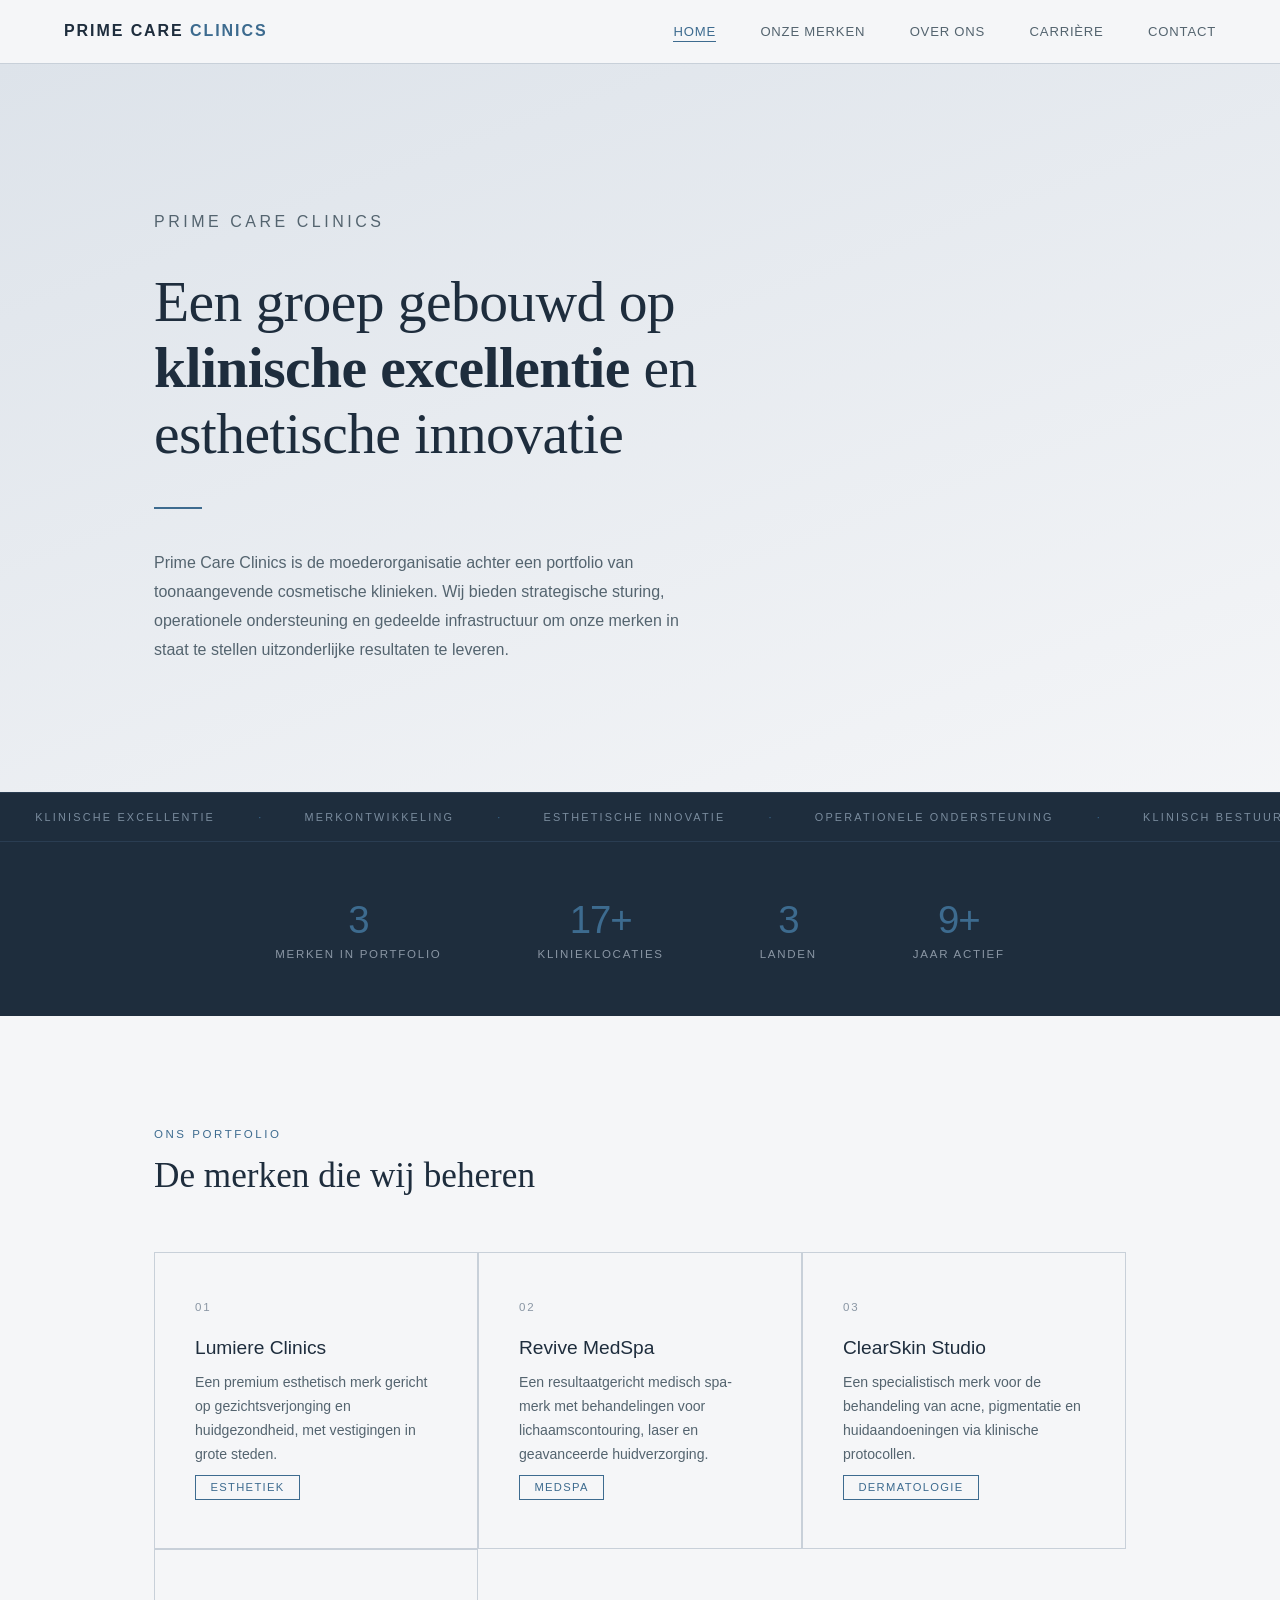
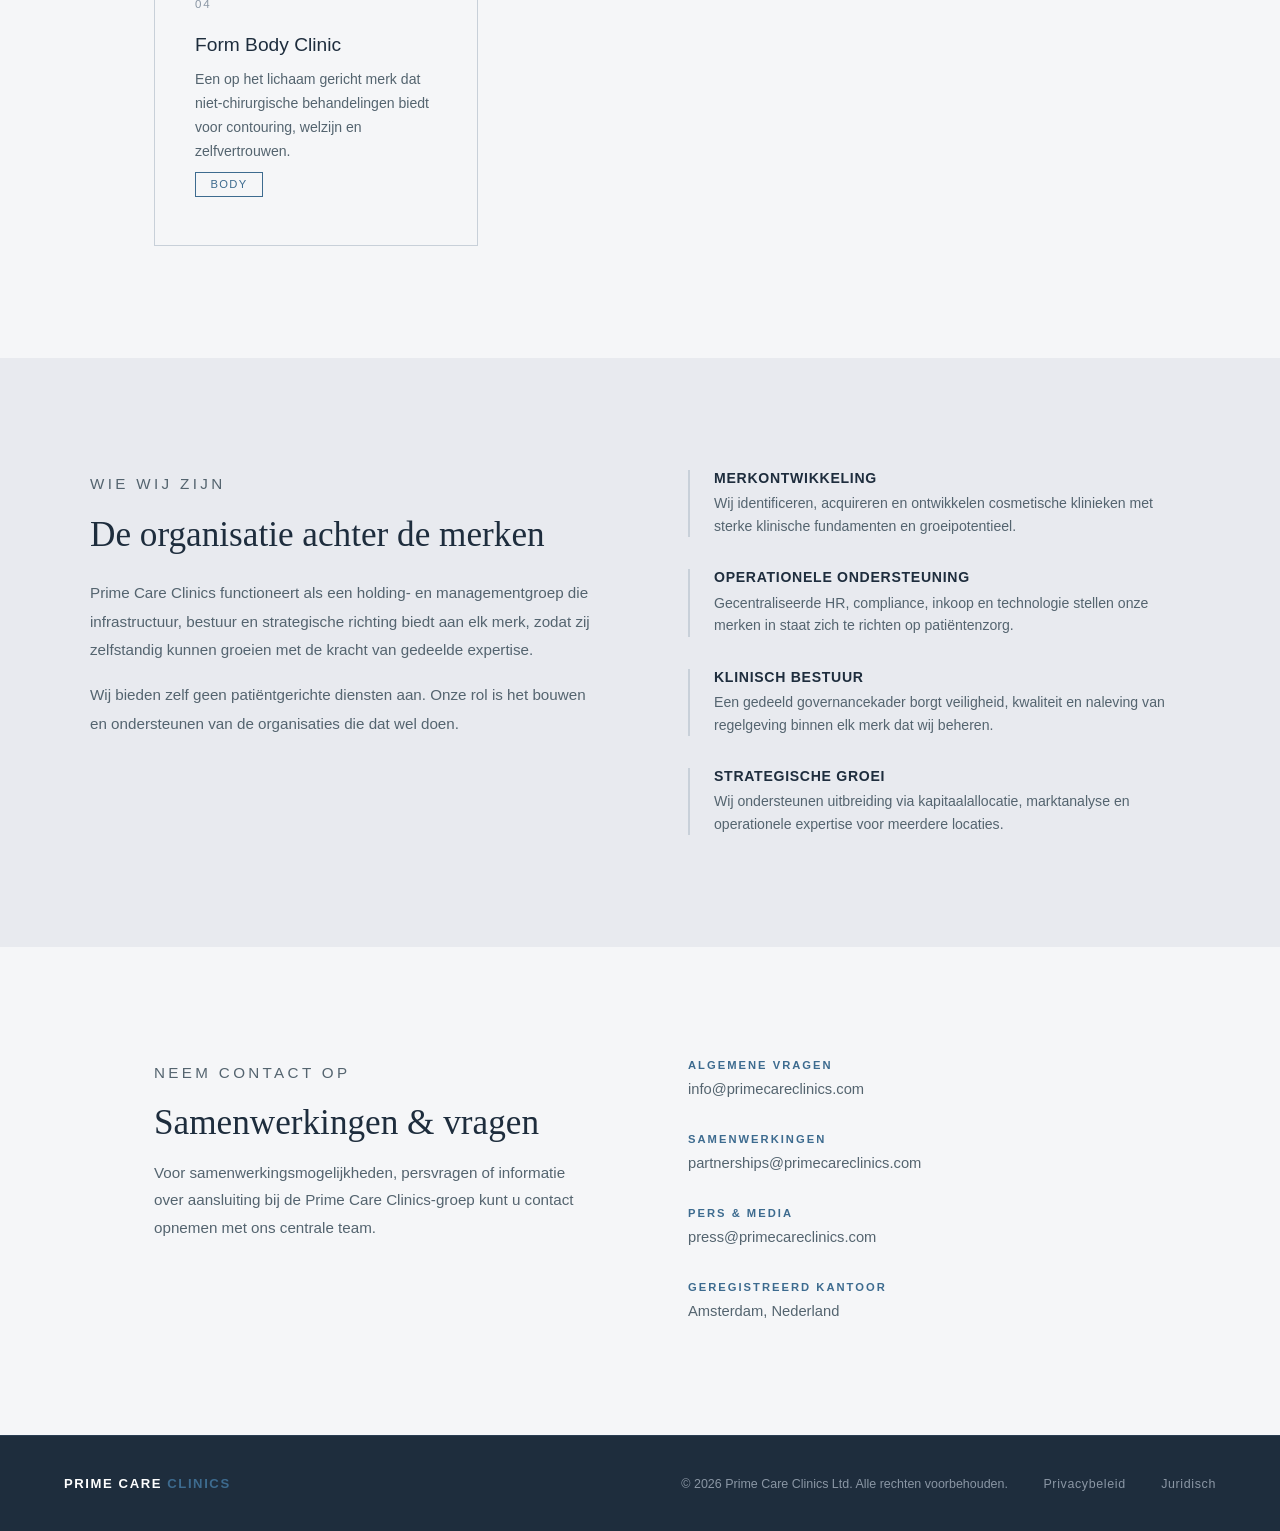
==== index.html @ 9f2a3718 "style: complete grey-navy rebrand — replace all hardcoded colours Replace remaining hardcoded hex/rg" ====
<!DOCTYPE html>
<html lang="nl">
<head>
  <meta charset="UTF-8" />
  <meta name="viewport" content="width=device-width, initial-scale=1.0" />
  <title>Prime Care Clinics</title>
  <link rel="stylesheet" href="prime.css" />
  <style>
    /* Page-specific: hero */
    .hero {
      background: linear-gradient(160deg, #dde3ea 0%, #f5f6f8 52%);
      background-size: 200% 200%;
      animation: hero-gradient-shift 12s ease-in-out infinite;
    }

    @keyframes hero-gradient-shift {
      0%   { background-position: 0% 50%; }
      50%  { background-position: 100% 50%; }
      100% { background-position: 0% 50%; }
    }

    .hero-inner {
      padding: 9rem clamp(1.5rem, 5vw, 5rem) 8rem;
      max-width: 1100px;
      margin: 0 auto;
    }

    .hero-tag {
      font-size: 0.72rem;
      letter-spacing: 0.22em;
      text-transform: uppercase;
      color: var(--clr-gold);
      margin-bottom: 2rem;
    }

    .hero h1 {
      font-size: 3.6rem;
      font-family: 'Georgia', serif;
      font-weight: 400;
      line-height: 1.15;
      max-width: 720px;
      margin-bottom: 2rem;
      color: var(--clr-text);
      letter-spacing: -0.01em;
    }

    .hero h1 strong { font-weight: 600; }

    .hero p {
      font-size: 1rem;
      color: var(--clr-muted);
      max-width: 540px;
      line-height: 1.8;
    }

    /* Brands section */
    .brands {
      padding: 7rem clamp(1.5rem, 5vw, 5rem);
      max-width: 1100px;
      margin: 0 auto;
    }

    .brands h2 {
      font-size: 2.2rem;
      font-family: 'Georgia', serif;
      font-weight: 400;
      margin-bottom: 3.5rem;
      color: var(--clr-text);
    }

    /* Mission */
    .mission {
      background-color: var(--clr-bg-warm);
      padding: 7rem clamp(1.5rem, 5vw, 5rem);
    }

    .mission-inner {
      max-width: 1100px;
      margin: 0 auto;
      display: flex;
      gap: 6rem;
      align-items: flex-start;
      flex-wrap: wrap;
    }

    .mission-text {
      flex: 1;
      min-width: 300px;
    }

    .mission-text h2 {
      font-size: 2.2rem;
      font-family: 'Georgia', serif;
      font-weight: 400;
      margin-bottom: 1.5rem;
      color: var(--clr-text);
    }

    .mission-text p {
      font-size: 0.95rem;
      color: var(--clr-muted);
      line-height: 1.9;
      margin-bottom: 1rem;
    }

    .mission-pillars {
      flex: 1;
      min-width: 280px;
      display: flex;
      flex-direction: column;
      gap: 2rem;
    }

    /* Contact */
    .contact {
      padding: 7rem clamp(1.5rem, 5vw, 5rem);
      max-width: 1100px;
      margin: 0 auto;
      display: flex;
      gap: 6rem;
      align-items: flex-start;
      flex-wrap: wrap;
    }

    .contact-text {
      flex: 1;
      min-width: 280px;
    }

    .contact-text h2 {
      font-size: 2.2rem;
      font-family: 'Georgia', serif;
      font-weight: 400;
      margin-bottom: 1rem;
      color: var(--clr-text);
    }

    .contact-text p {
      font-size: 0.95rem;
      color: var(--clr-muted);
      line-height: 1.8;
    }

    .contact-details {
      flex: 1;
      min-width: 280px;
      display: flex;
      flex-direction: column;
      gap: 2rem;
    }

    .contact-item h4 {
      font-size: 0.7rem;
      letter-spacing: 0.18em;
      text-transform: uppercase;
      color: var(--clr-gold);
      margin-bottom: 0.4rem;
    }

    .contact-item p,
    .contact-item a {
      font-size: 0.92rem;
      color: var(--clr-muted);
      text-decoration: none;
      line-height: 1.6;
      transition: color var(--dur-fast) var(--ease-out);
    }

    .contact-item a:hover { color: var(--clr-text); }

    @media (max-width: 768px) {
      .hero-inner { padding: 5rem 1.5rem 4rem; }
      .hero h1 { font-size: 2.4rem; }
      .brands, .contact { padding: 5rem 1.5rem; }
      .mission { padding: 5rem 1.5rem; }
      .mission-inner { flex-direction: column; gap: 3rem; }
    }
  </style>
</head>
<body>

  <nav>
    <a href="index.html" class="logo">Prime Care <span>Clinics</span></a>
    <div class="nav-links">
      <a href="index.html" class="active">Home</a>
      <a href="merken.html">Onze merken</a>
      <a href="over-ons.html">Over ons</a>
      <a href="carriere.html">Carrière</a>
      <a href="contact.html">Contact</a>
    </div>
  </nav>

  <section class="hero">
    <div class="hero-inner">
      <p class="hero-tag reveal">Prime Care Clinics</p>
      <h1 class="reveal-clip reveal-delay-1">Een groep gebouwd op <strong>klinische excellentie</strong> en esthetische innovatie</h1>
      <div class="hero-divider"></div>
      <p class="reveal reveal-delay-2">Prime Care Clinics is de moederorganisatie achter een portfolio van toonaangevende cosmetische klinieken. Wij bieden strategische sturing, operationele ondersteuning en gedeelde infrastructuur om onze merken in staat te stellen uitzonderlijke resultaten te leveren.</p>
    </div>
  </section>

  <div class="marquee-strip" aria-hidden="true">
    <div class="marquee-track">
      <span>Klinische excellentie</span><span class="marquee-sep">·</span>
      <span>Merkontwikkeling</span><span class="marquee-sep">·</span>
      <span>Esthetische innovatie</span><span class="marquee-sep">·</span>
      <span>Operationele ondersteuning</span><span class="marquee-sep">·</span>
      <span>Klinisch bestuur</span><span class="marquee-sep">·</span>
      <span>Strategische groei</span><span class="marquee-sep">·</span>
      <span>4 merken</span><span class="marquee-sep">·</span>
      <span>3 landen</span><span class="marquee-sep">·</span>
      <span>20+ locaties</span><span class="marquee-sep">·</span>
      <span>Klinische excellentie</span><span class="marquee-sep">·</span>
      <span>Merkontwikkeling</span><span class="marquee-sep">·</span>
      <span>Esthetische innovatie</span><span class="marquee-sep">·</span>
      <span>Operationele ondersteuning</span><span class="marquee-sep">·</span>
      <span>Klinisch bestuur</span><span class="marquee-sep">·</span>
      <span>Strategische groei</span><span class="marquee-sep">·</span>
      <span>4 merken</span><span class="marquee-sep">·</span>
      <span>3 landen</span><span class="marquee-sep">·</span>
      <span>20+ locaties</span><span class="marquee-sep">·</span>
    </div>
  </div>

  <div class="stats-bar">
    <div class="stat reveal">
      <h3><span data-count="4" data-suffix="">4</span></h3>
      <p>Merken in portfolio</p>
    </div>
    <div class="stat reveal reveal-delay-1">
      <h3><span data-count="20" data-suffix="+">20+</span></h3>
      <p>Klinieklocaties</p>
    </div>
    <div class="stat reveal reveal-delay-2">
      <h3><span data-count="3" data-suffix="">3</span></h3>
      <p>Landen</p>
    </div>
    <div class="stat reveal reveal-delay-3">
      <h3><span data-count="10" data-suffix="+">10+</span></h3>
      <p>Jaar actief</p>
    </div>
  </div>

  <section class="brands" id="brands">
    <p class="section-label reveal">Ons portfolio</p>
    <h2 class="reveal reveal-delay-1">De merken die wij beheren</h2>
    <div class="brand-grid">
      <div class="brand-card reveal">
        <div class="brand-card-number">01</div>
        <h3>Lumiere Clinics</h3>
        <p>Een premium esthetisch merk gericht op gezichtsverjonging en huidgezondheid, met vestigingen in grote steden.</p>
        <div class="brand-tag">Esthetiek</div>
      </div>
      <div class="brand-card reveal reveal-delay-1">
        <div class="brand-card-number">02</div>
        <h3>Revive MedSpa</h3>
        <p>Een resultaatgericht medisch spa-merk met behandelingen voor lichaamscontouring, laser en geavanceerde huidverzorging.</p>
        <div class="brand-tag">MedSpa</div>
      </div>
      <div class="brand-card reveal reveal-delay-2">
        <div class="brand-card-number">03</div>
        <h3>ClearSkin Studio</h3>
        <p>Een specialistisch merk voor de behandeling van acne, pigmentatie en huidaandoeningen via klinische protocollen.</p>
        <div class="brand-tag">Dermatologie</div>
      </div>
      <div class="brand-card reveal reveal-delay-3">
        <div class="brand-card-number">04</div>
        <h3>Form Body Clinic</h3>
        <p>Een op het lichaam gericht merk dat niet-chirurgische behandelingen biedt voor contouring, welzijn en zelfvertrouwen.</p>
        <div class="brand-tag">Body</div>
      </div>
    </div>
  </section>

  <section class="mission" id="mission">
    <div class="mission-inner">
      <div class="mission-text reveal">
        <p class="section-label">Wie wij zijn</p>
        <h2>De organisatie achter de merken</h2>
        <p>Prime Care Clinics functioneert als een holding- en managementgroep die infrastructuur, bestuur en strategische richting biedt aan elk merk, zodat zij zelfstandig kunnen groeien met de kracht van gedeelde expertise.</p>
        <p>Wij bieden zelf geen patiëntgerichte diensten aan. Onze rol is het bouwen en ondersteunen van de organisaties die dat wel doen.</p>
      </div>
      <div class="mission-pillars reveal reveal-delay-2">
        <div class="pillar">
          <h4>Merkontwikkeling</h4>
          <p>Wij identificeren, acquireren en ontwikkelen cosmetische klinieken met sterke klinische fundamenten en groeipotentieel.</p>
        </div>
        <div class="pillar">
          <h4>Operationele ondersteuning</h4>
          <p>Gecentraliseerde HR, compliance, inkoop en technologie stellen onze merken in staat zich te richten op patiëntenzorg.</p>
        </div>
        <div class="pillar">
          <h4>Klinisch bestuur</h4>
          <p>Een gedeeld governancekader borgt veiligheid, kwaliteit en naleving van regelgeving binnen elk merk dat wij beheren.</p>
        </div>
        <div class="pillar">
          <h4>Strategische groei</h4>
          <p>Wij ondersteunen uitbreiding via kapitaalallocatie, marktanalyse en operationele expertise voor meerdere locaties.</p>
        </div>
      </div>
    </div>
  </section>

  <section class="contact" id="contact">
    <div class="contact-text reveal">
      <p class="section-label">Neem contact op</p>
      <h2>Samenwerkingen &amp; vragen</h2>
      <p>Voor samenwerkingsmogelijkheden, persvragen of informatie over aansluiting bij de Prime Care Clinics-groep kunt u contact opnemen met ons centrale team.</p>
    </div>
    <div class="contact-details reveal reveal-delay-2">
      <div class="contact-item">
        <h4>Algemene vragen</h4>
        <a href="mailto:info@primecareclinics.com">info@primecareclinics.com</a>
      </div>
      <div class="contact-item">
        <h4>Samenwerkingen</h4>
        <a href="mailto:partnerships@primecareclinics.com">partnerships@primecareclinics.com</a>
      </div>
      <div class="contact-item">
        <h4>Pers &amp; Media</h4>
        <a href="mailto:press@primecareclinics.com">press@primecareclinics.com</a>
      </div>
      <div class="contact-item">
        <h4>Geregistreerd kantoor</h4>
        <p>Amsterdam, Nederland</p>
      </div>
    </div>
  </section>

  <footer>
    <div class="footer-logo">Prime Care <span>Clinics</span></div>
    <div class="footer-links">
      <span>&copy; 2026 Prime Care Clinics Ltd. Alle rechten voorbehouden.</span>
      <a href="#">Privacybeleid</a>
      <a href="#">Juridisch</a>
    </div>
  </footer>

  <script src="prime.js"></script>
</body>
</html>
---- prime.css ----
/* ============================================================
   Prime Care Clinics — Shared Stylesheet
   prime.css
   ============================================================ */

/* ------------------------------------------------------------
   1. Design Tokens
   ------------------------------------------------------------ */
:root {
  --clr-bg:          #f5f6f8;
  --clr-bg-warm:     #e8eaef;
  --clr-bg-warm-alt: #edeef3;
  --clr-dark:        #1e2d3d;
  --clr-text:        #1e2d3d;
  --clr-muted:       #54646f;
  --clr-faint:       #8a96a4;
  --clr-gold:        #3d6b8f;
  --clr-border:      #c8d0d9;
  --clr-border-warm: #bac3cd;

  --ease-out:    cubic-bezier(0.22, 1, 0.36, 1);
  --ease-in-out: cubic-bezier(0.65, 0, 0.35, 1);

  --dur-fast:  180ms;
  --dur-base:  300ms;
  --dur-slow:  560ms;
  --dur-crawl: 900ms;
}

/* ------------------------------------------------------------
   2. Reset + Base
   ------------------------------------------------------------ */
* {
  margin: 0;
  padding: 0;
  box-sizing: border-box;
}

html {
  scroll-behavior: smooth;
}

body {
  font-family: -apple-system, BlinkMacSystemFont, 'Segoe UI', Helvetica, Arial, sans-serif;
  color: var(--clr-text);
  background-color: var(--clr-bg);
  animation: page-fade-in var(--dur-slow) var(--ease-out) both;
}


@keyframes page-fade-in {
  from { opacity: 0; }
  to   { opacity: 1; }
}

/* ------------------------------------------------------------
   3. Navigation
   ------------------------------------------------------------ */
nav {
  display: flex;
  justify-content: space-between;
  align-items: center;
  padding: 1.4rem clamp(1.5rem, 5vw, 5rem);
  background-color: var(--clr-bg);
  border-bottom: 1px solid var(--clr-border);
  position: sticky;
  top: 0;
  z-index: 100;
  transition: box-shadow var(--dur-base) var(--ease-out),
              background-color var(--dur-base) var(--ease-out);
}

nav.scrolled {
  box-shadow: 0 1px 24px rgba(30, 45, 61, 0.08);
  backdrop-filter: blur(12px);
  -webkit-backdrop-filter: blur(12px);
  background-color: rgba(255, 255, 255, 0.88);
}

.logo {
  font-size: 1rem;
  font-weight: 600;
  letter-spacing: 0.12em;
  text-transform: uppercase;
  color: var(--clr-text);
  text-decoration: none;
}

.logo span {
  color: var(--clr-gold);
}

.nav-links a {
  position: relative;
  text-decoration: none;
  color: var(--clr-muted);
  margin-left: 2.5rem;
  font-size: 0.82rem;
  letter-spacing: 0.06em;
  text-transform: uppercase;
  transition: color var(--dur-fast) var(--ease-out);
}

.nav-links a::after {
  content: '';
  position: absolute;
  bottom: -3px;
  left: 0;
  width: 0;
  height: 1px;
  background-color: var(--clr-gold);
  transition: width var(--dur-base) var(--ease-out);
}

.nav-links a:hover {
  color: var(--clr-text);
}

.nav-links a:hover::after,
.nav-links a.active::after {
  width: 100%;
}

.nav-links a.active {
  color: var(--clr-gold);
}

/* ------------------------------------------------------------
   4. Shared Section Components
   ------------------------------------------------------------ */
.section-label {
  display: block;
  font-size: 0.72rem;
  letter-spacing: 0.22em;
  text-transform: uppercase;
  color: var(--clr-gold);
  margin-bottom: 1rem;
}

.hero-divider {
  width: 0;
  height: 2px;
  background-color: var(--clr-gold);
  margin: 2.5rem 0;
  animation: divider-grow var(--dur-crawl) var(--ease-out) 400ms forwards;
}

@keyframes divider-grow {
  to { width: 48px; }
}

.brand-tag {
  display: inline-block;
  font-size: 0.7rem;
  letter-spacing: 0.12em;
  text-transform: uppercase;
  color: var(--clr-gold);
  border: 1px solid var(--clr-gold);
  padding: 0.35rem 0.9rem;
  margin-top: 0.5rem;
}

/* Page header shared */
.page-header {
  padding: 7rem clamp(1.5rem, 5vw, 5rem) 5rem;
  max-width: 1100px;
  margin: 0 auto;
}

.page-header h1 {
  font-size: 3rem;
  font-family: 'Georgia', serif;
  font-weight: 400;
  line-height: 1.2;
  max-width: 660px;
  color: var(--clr-text);
}

.page-header p {
  font-size: 1rem;
  color: var(--clr-muted);
  max-width: 560px;
  line-height: 1.85;
}

/* Stats bar */
.stats-bar {
  background-color: var(--clr-dark);
  padding: 3.5rem clamp(1.5rem, 5vw, 5rem);
  display: flex;
  justify-content: center;
  gap: 6rem;
  flex-wrap: wrap;
}

.stat {
  text-align: center;
}

.stat h3 {
  font-size: 2.4rem;
  font-weight: 300;
  color: #fff;
  letter-spacing: -0.03em;
  font-variant-numeric: tabular-nums;
}

.stat h3 span {
  color: var(--clr-gold);
}

.stat p {
  font-size: 0.72rem;
  color: #8a96a4;
  letter-spacing: 0.15em;
  text-transform: uppercase;
  margin-top: 0.4rem;
}

/* CTA dark band */
.cta-band {
  background-color: var(--clr-dark);
  padding: 5rem clamp(1.5rem, 5vw, 5rem);
  text-align: center;
}

.cta-band h2 {
  font-size: 2rem;
  font-family: 'Georgia', serif;
  font-weight: 400;
  color: #fff;
  margin-bottom: 1rem;
}

.cta-band p.sub {
  font-size: 0.92rem;
  color: var(--clr-faint);
  margin-bottom: 2.5rem;
}

.cta-band a,
.open-sollicitatie a {
  display: inline-block;
  font-size: 0.78rem;
  letter-spacing: 0.14em;
  text-transform: uppercase;
  color: var(--clr-gold);
  border: 1px solid var(--clr-gold);
  padding: 0.85rem 2rem;
  text-decoration: none;
  transition: background-color var(--dur-base) var(--ease-out),
              color var(--dur-base) var(--ease-out);
}

.cta-band a:hover,
.open-sollicitatie a:hover {
  background-color: var(--clr-gold);
  color: #fff;
}

/* ------------------------------------------------------------
   5. Cards — Hover Lift + Bottom Sweep
   ------------------------------------------------------------ */
.brand-card,
.team-card,
.pillar-card {
  position: relative;
  overflow: hidden;
  transition: transform var(--dur-base) var(--ease-out),
              box-shadow var(--dur-base) var(--ease-out);
}

.brand-card::after,
.team-card::after,
.pillar-card::after {
  content: '';
  position: absolute;
  bottom: 0;
  left: 0;
  width: 0;
  height: 2px;
  background: var(--clr-gold);
  transition: width 0.45s var(--ease-out);
}

.brand-card:hover::after,
.team-card:hover::after,
.pillar-card:hover::after {
  width: 100%;
}

.brand-card:hover,
.team-card:hover,
.pillar-card:hover {
  transform: translateY(-3px);
  box-shadow: 0 8px 32px rgba(30, 45, 61, 0.10);
  z-index: 1;
}

/* Brand grid — use cell borders instead of gap trick */
.brand-grid {
  display: grid;
  grid-template-columns: repeat(3, 1fr);
  background-color: transparent;
}

.brand-card {
  background: var(--clr-bg);
  padding: 3rem 2.5rem;
  border: 1px solid var(--clr-border);
}

.brand-card-number {
  font-size: 0.72rem;
  letter-spacing: 0.15em;
  color: var(--clr-faint);
  margin-bottom: 1.5rem;
}

.brand-card h3 {
  font-size: 1.2rem;
  font-weight: 500;
  margin-bottom: 0.75rem;
  color: var(--clr-text);
}

.brand-card p {
  font-size: 0.88rem;
  color: var(--clr-muted);
  line-height: 1.7;
}

/* Pillar cards */
.pillars-grid {
  display: grid;
  grid-template-columns: repeat(2, 1fr);
  background-color: transparent;
}

.pillar-card {
  background-color: var(--clr-bg-warm-alt);
  padding: 3rem 2.5rem;
  border: 1px solid var(--clr-border-warm);
}

.pillar-card h4 {
  font-size: 0.88rem;
  font-weight: 600;
  letter-spacing: 0.05em;
  text-transform: uppercase;
  color: var(--clr-text);
  margin-bottom: 0.75rem;
  border-left: 2px solid var(--clr-gold);
  padding-left: 1rem;
}

.pillar-card p {
  font-size: 0.88rem;
  color: var(--clr-muted);
  line-height: 1.75;
}

/* Team grid */
.team-grid {
  display: grid;
  grid-template-columns: repeat(3, 1fr);
  background-color: transparent;
}

.team-card {
  background-color: var(--clr-bg);
  padding: 2.5rem;
  border: 1px solid var(--clr-border);
}

.team-card h3 {
  font-size: 1.05rem;
  font-weight: 500;
  color: var(--clr-text);
  margin-bottom: 0.3rem;
}

.team-card .role {
  font-size: 0.75rem;
  letter-spacing: 0.1em;
  text-transform: uppercase;
  color: var(--clr-gold);
  margin-bottom: 1rem;
}

.team-card p {
  font-size: 0.85rem;
  color: var(--clr-muted);
  line-height: 1.7;
}

/* ------------------------------------------------------------
   6. Pillar (index.html left-border style)
   ------------------------------------------------------------ */
.pillar {
  border-left: 2px solid var(--clr-border);
  padding-left: 1.5rem;
  transition: border-color var(--dur-base) var(--ease-out);
}

.pillar:hover {
  border-left-color: var(--clr-gold);
}

.pillar h4 {
  font-size: 0.88rem;
  font-weight: 600;
  letter-spacing: 0.05em;
  text-transform: uppercase;
  margin-bottom: 0.4rem;
  color: var(--clr-text);
}

.pillar p {
  font-size: 0.88rem;
  color: var(--clr-muted);
  line-height: 1.6;
}

/* ------------------------------------------------------------
   7. Vacature list items
   ------------------------------------------------------------ */
.vacature-apply {
  font-size: 0.72rem;
  letter-spacing: 0.14em;
  text-transform: uppercase;
  color: var(--clr-gold);
  border: 1px solid var(--clr-gold);
  padding: 0.55rem 1.2rem;
  text-decoration: none;
  white-space: nowrap;
  transition: background-color var(--dur-base) var(--ease-out),
              color var(--dur-base) var(--ease-out);
}

.vacature-apply:hover {
  background-color: var(--clr-gold);
  color: #fff;
}

.vacature-item {
  display: flex;
  justify-content: space-between;
  align-items: center;
  padding: 2rem 1rem;
  margin: 0 -1rem;
  border-bottom: 1px solid var(--clr-border);
  gap: 2rem;
  flex-wrap: wrap;
  transition: background-color var(--dur-base) var(--ease-out);
}

.vacature-item:hover {
  background-color: rgba(232, 234, 239, 0.6);
}

/* ------------------------------------------------------------
   8. Footer
   ------------------------------------------------------------ */
footer {
  background-color: var(--clr-dark);
  border-top: 1px solid #2a3d52;
  padding: 2.5rem clamp(1.5rem, 5vw, 5rem);
  display: flex;
  justify-content: space-between;
  align-items: center;
  flex-wrap: wrap;
  gap: 1rem;
}

.footer-logo {
  font-size: 0.82rem;
  font-weight: 600;
  letter-spacing: 0.12em;
  text-transform: uppercase;
  color: #fff;
}

.footer-logo span {
  color: var(--clr-gold);
}

.footer-links {
  font-size: 0.78rem;
  color: var(--clr-faint);
}

.footer-links a {
  color: var(--clr-faint);
  text-decoration: none;
  margin-left: 2rem;
  letter-spacing: 0.05em;
  transition: color var(--dur-fast) var(--ease-out);
}

.footer-links a:hover {
  color: var(--clr-gold);
}

/* ------------------------------------------------------------
   9. Scroll Reveal
   ------------------------------------------------------------ */
.reveal {
  opacity: 0;
  transform: translateY(22px);
  transition: opacity var(--dur-slow) var(--ease-out),
              transform var(--dur-slow) var(--ease-out);
}

.reveal.is-visible {
  opacity: 1;
  transform: translateY(0);
}

/* Heading reveal — more dramatic lift than standard .reveal */
.reveal-clip {
  opacity: 0;
  transform: translateY(44px);
  transition: opacity 1s var(--ease-out),
              transform 1s var(--ease-out);
}

.reveal-clip.is-visible {
  opacity: 1;
  transform: translateY(0);
}

.reveal-delay-1  { transition-delay: 80ms; }
.reveal-delay-2  { transition-delay: 160ms; }
.reveal-delay-3  { transition-delay: 240ms; }
.reveal-delay-4  { transition-delay: 320ms; }
.reveal-delay-5  { transition-delay: 400ms; }
.reveal-delay-6  { transition-delay: 480ms; }

/* ------------------------------------------------------------
   9b. Marquee Strip
   ------------------------------------------------------------ */
.marquee-strip {
  overflow: hidden;
  padding: 1.1rem 0;
  background-color: var(--clr-dark);
  border-top: 1px solid #2a3d52;
  border-bottom: 1px solid #2a3d52;
}

.marquee-track {
  display: flex;
  white-space: nowrap;
  animation: marquee-scroll 36s linear infinite;
}

.marquee-track:hover {
  animation-play-state: paused;
}

.marquee-track span {
  font-size: 0.68rem;
  letter-spacing: 0.2em;
  text-transform: uppercase;
  color: #7a8c9e;
  padding: 0 2.2rem;
}

.marquee-sep {
  color: var(--clr-gold) !important;
  padding: 0 0.5rem !important;
  letter-spacing: 0 !important;
}

@keyframes marquee-scroll {
  from { transform: translateX(0); }
  to   { transform: translateX(-50%); }
}

/* ------------------------------------------------------------
   10. Responsive
   ------------------------------------------------------------ */
@media (max-width: 768px) {
  nav {
    padding: 1.2rem 1.5rem;
  }

  .nav-links {
    display: none;
  }

  .page-header h1 {
    font-size: 2.2rem;
  }

  .stats-bar {
    gap: 3rem;
  }

  .brand-grid {
    grid-template-columns: 1fr;
  }

  .pillars-grid {
    grid-template-columns: 1fr;
  }

  .team-grid {
    grid-template-columns: 1fr;
  }

  footer {
    flex-direction: column;
    text-align: center;
  }

  .footer-links a {
    margin: 0 0.75rem;
  }

  .vacature-item {
    flex-direction: column;
    align-items: flex-start;
  }
}
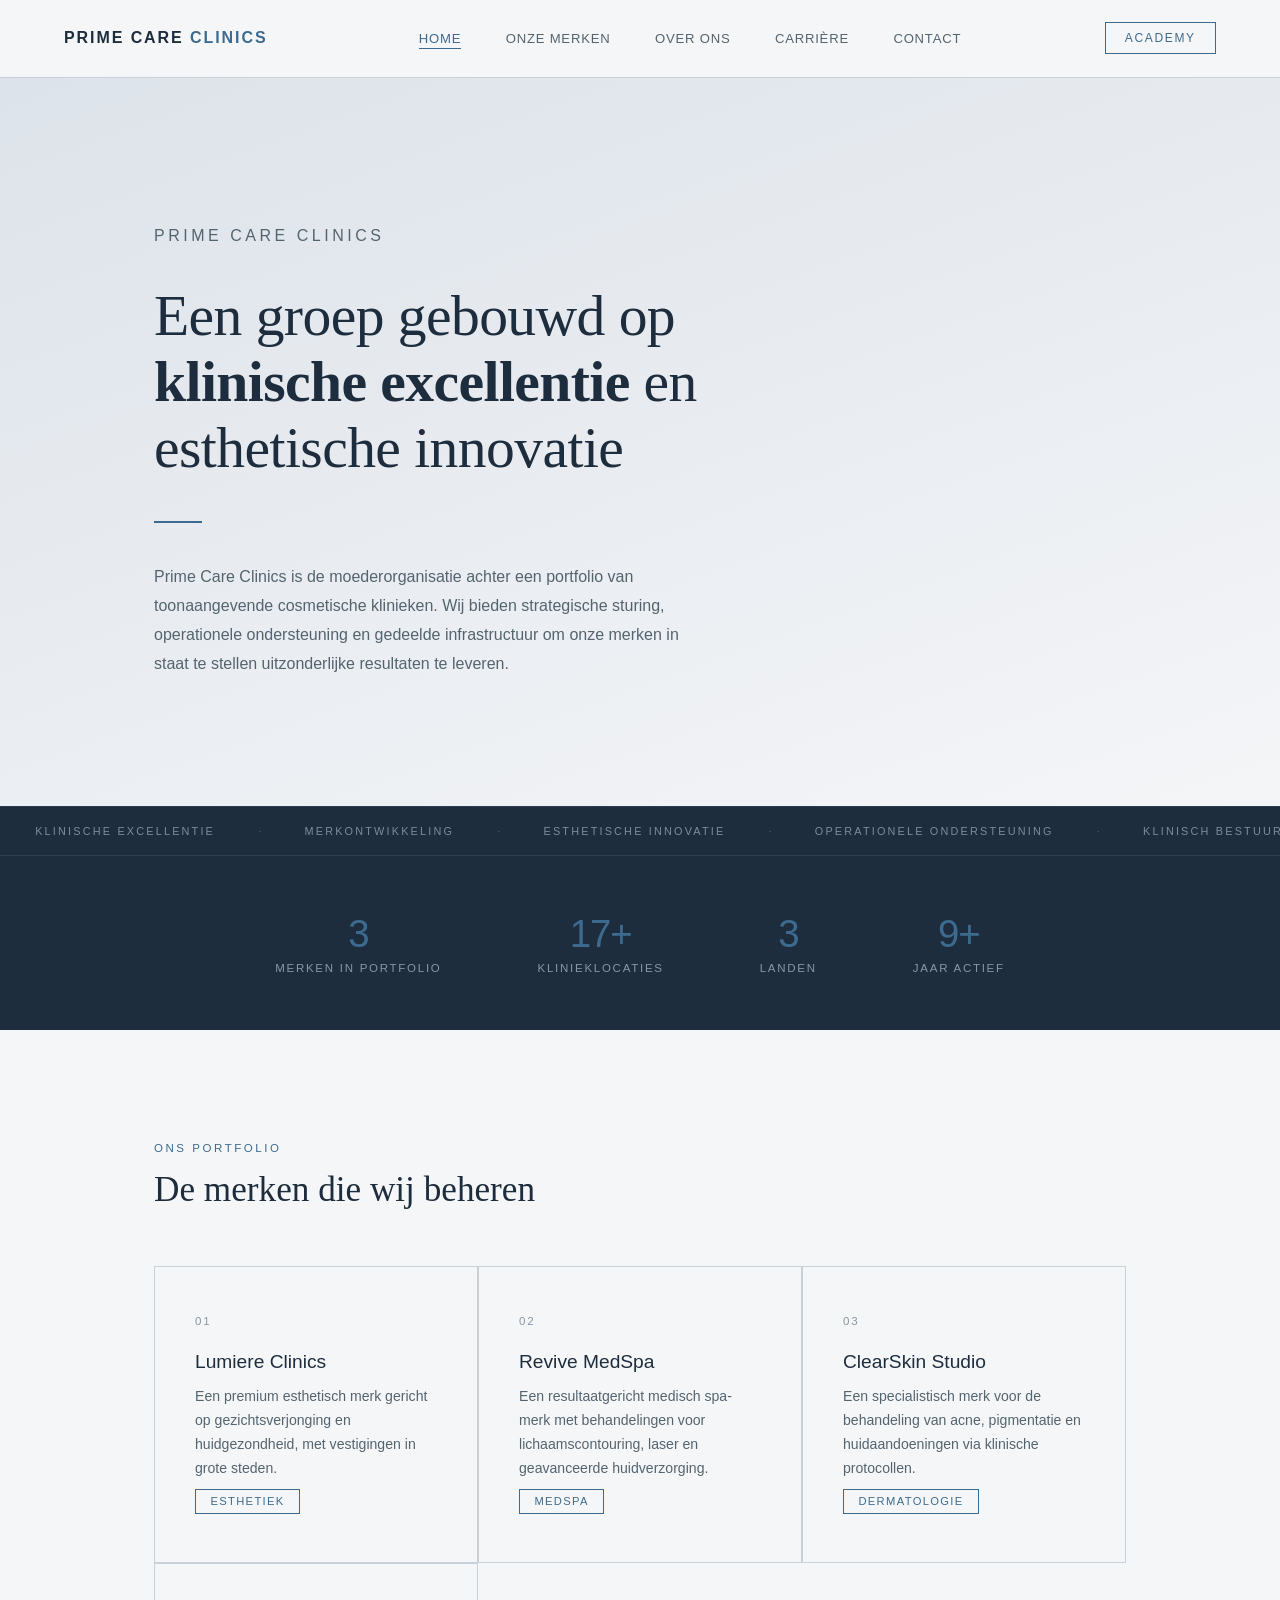
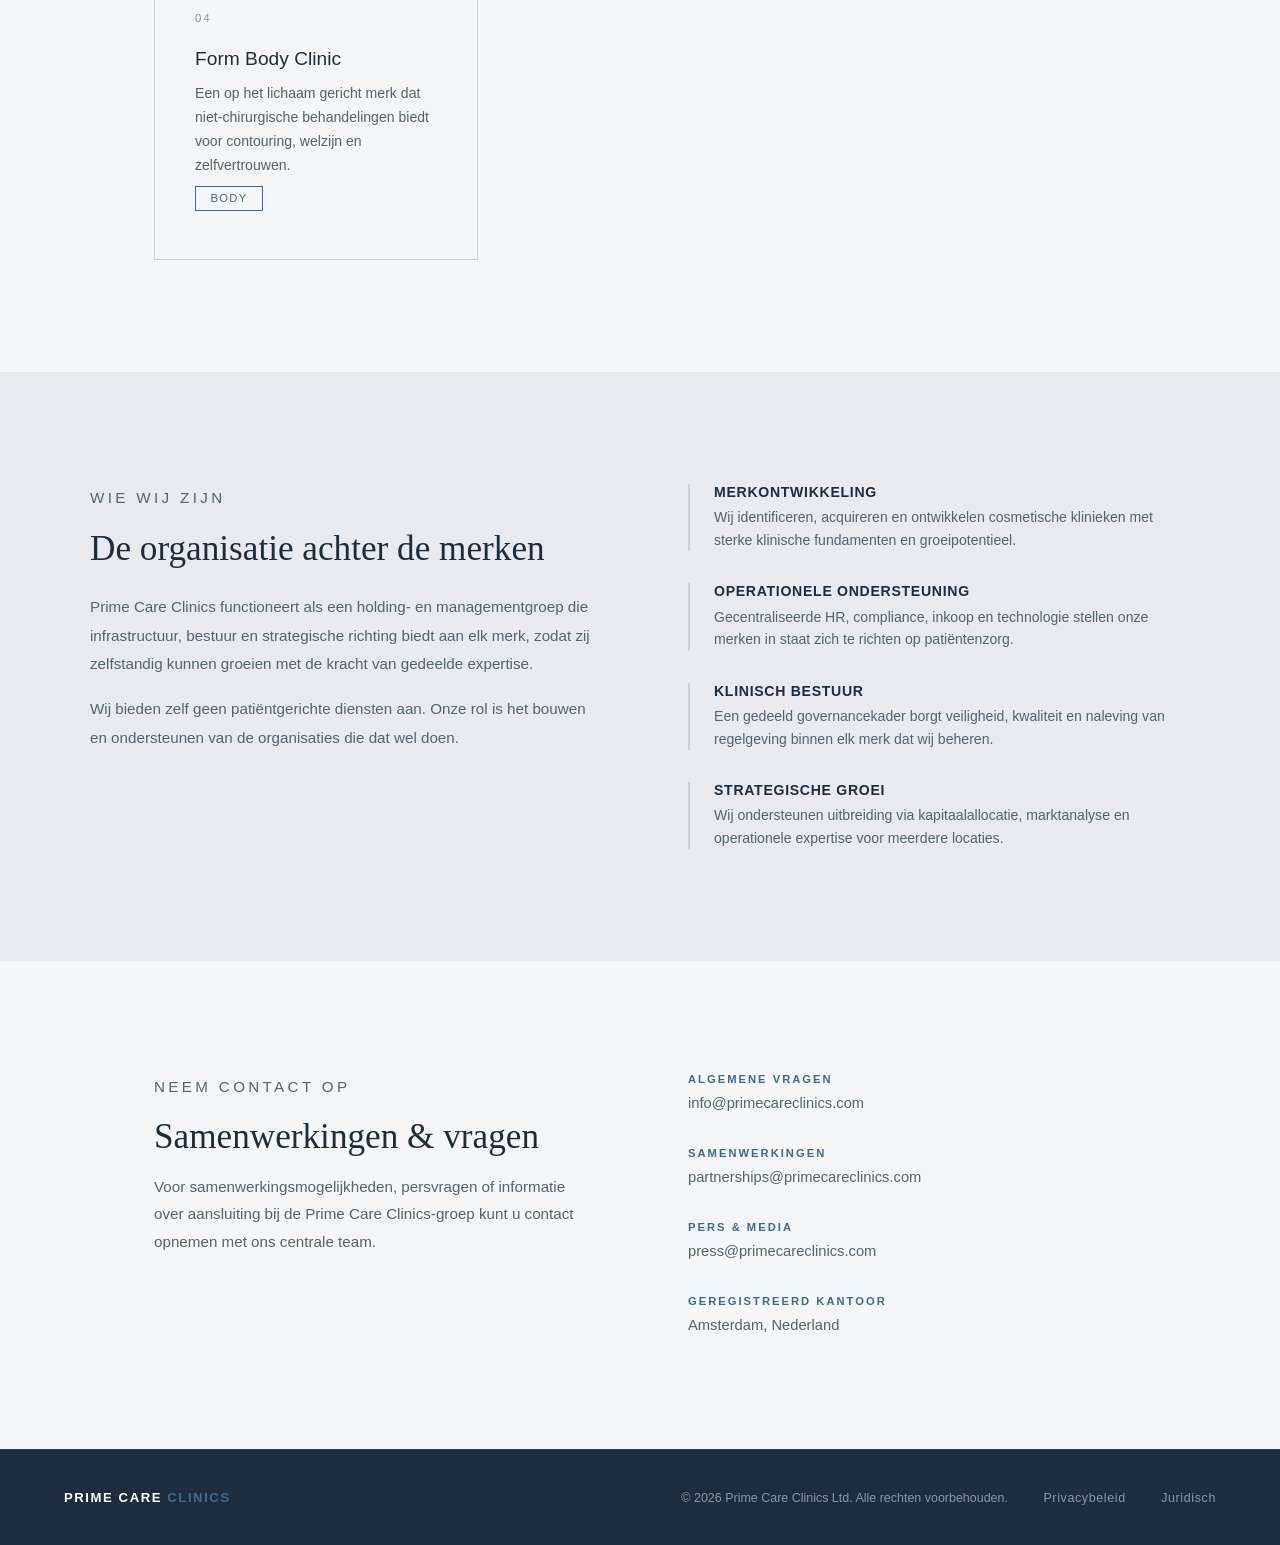
==== commit 6ae85731: "feat: add Academy button to navigation on all pages Outlined button in house style (gold border/text" ====
--- a/index.html
+++ b/index.html
@@ -188,6 +188,7 @@
       <a href="carriere.html">Carrière</a>
       <a href="contact.html">Contact</a>
     </div>
+    <a href="#" class="nav-academy" target="_blank" rel="noopener">Academy</a>
   </nav>
 
   <section class="hero">
--- a/prime.css
+++ b/prime.css
@@ -125,6 +125,25 @@
   color: var(--clr-gold);
 }
 
+.nav-academy {
+  display: inline-block;
+  margin-left: 2rem;
+  font-size: 0.75rem;
+  letter-spacing: 0.14em;
+  text-transform: uppercase;
+  color: var(--clr-gold);
+  border: 1px solid var(--clr-gold);
+  padding: 0.5rem 1.2rem;
+  text-decoration: none;
+  transition: background-color var(--dur-base) var(--ease-out),
+              color var(--dur-base) var(--ease-out);
+}
+
+.nav-academy:hover {
+  background-color: var(--clr-gold);
+  color: #fff;
+}
+
 /* ------------------------------------------------------------
    4. Shared Section Components
    ------------------------------------------------------------ */
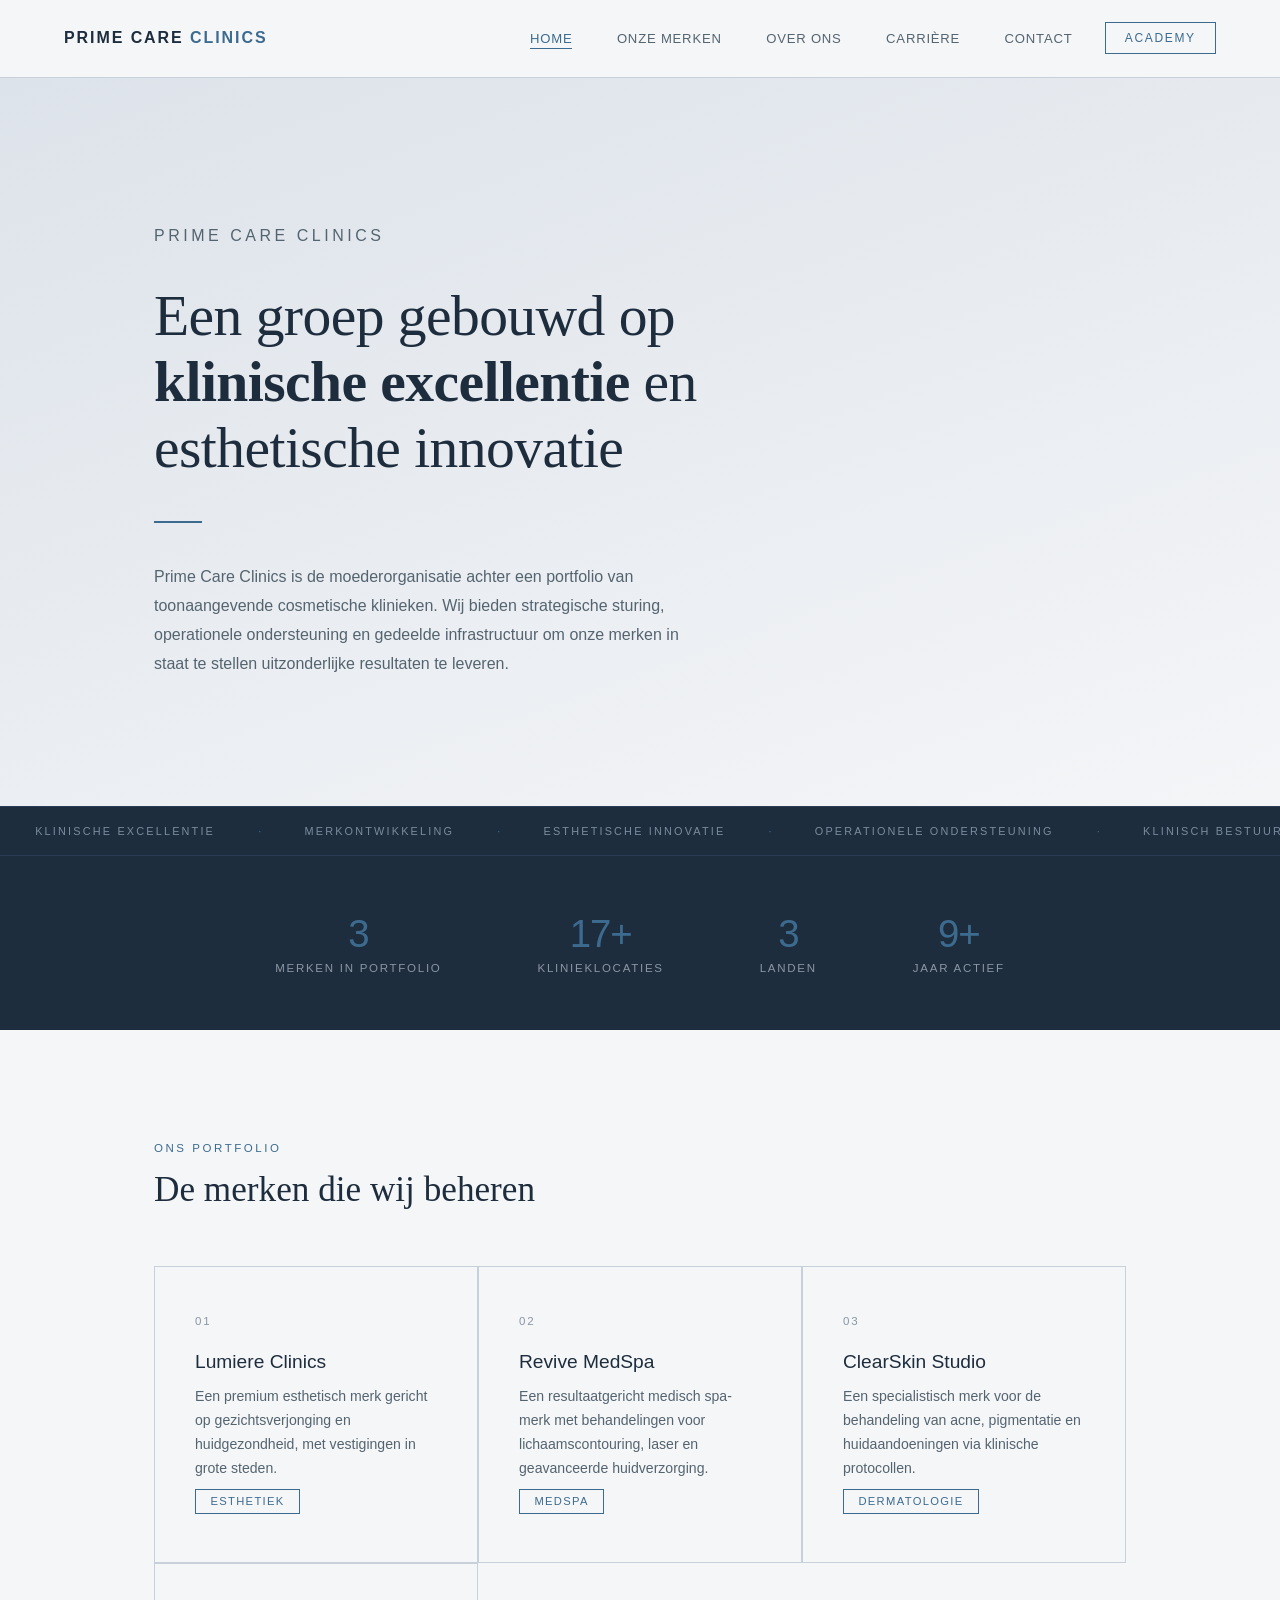
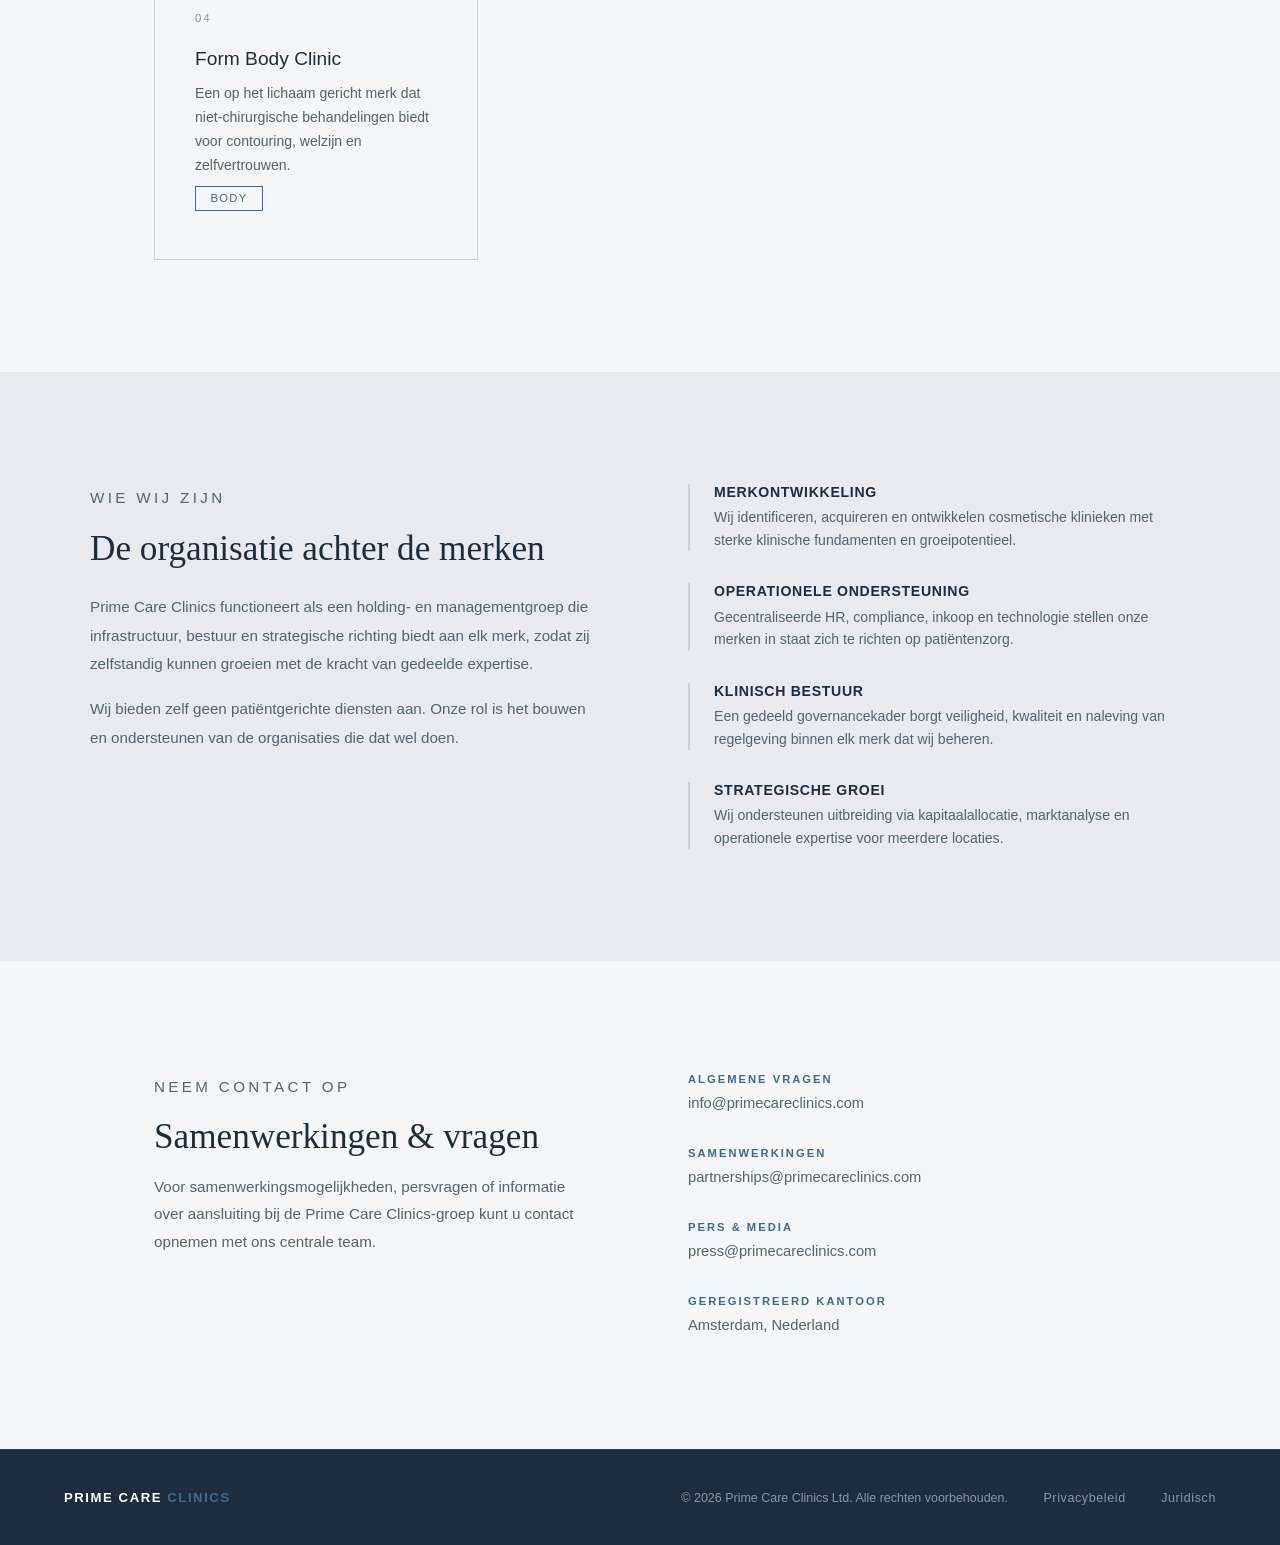
==== commit 67355812: "fix: make Academy button visible by wrapping nav-links in nav-right container The nav's space-betwee" ====
--- a/index.html
+++ b/index.html
@@ -181,14 +181,16 @@
 
   <nav>
     <a href="index.html" class="logo">Prime Care <span>Clinics</span></a>
-    <div class="nav-links">
-      <a href="index.html" class="active">Home</a>
-      <a href="merken.html">Onze merken</a>
-      <a href="over-ons.html">Over ons</a>
-      <a href="carriere.html">Carrière</a>
-      <a href="contact.html">Contact</a>
-    </div>
-    <a href="#" class="nav-academy" target="_blank" rel="noopener">Academy</a>
+    <div class="nav-right">
+      <div class="nav-links">
+        <a href="index.html" class="active">Home</a>
+        <a href="merken.html">Onze merken</a>
+        <a href="over-ons.html">Over ons</a>
+        <a href="carriere.html">Carrière</a>
+        <a href="contact.html">Contact</a>
+      </div>
+      <a href="#" class="nav-academy" target="_blank" rel="noopener">Academy</a>
+    </div>
   </nav>
 
   <section class="hero">
--- a/prime.css
+++ b/prime.css
@@ -90,6 +90,12 @@
   color: var(--clr-gold);
 }
 
+.nav-right {
+  display: flex;
+  align-items: center;
+  gap: 2rem;
+}
+
 .nav-links a {
   position: relative;
   text-decoration: none;
@@ -127,7 +133,6 @@
 
 .nav-academy {
   display: inline-block;
-  margin-left: 2rem;
   font-size: 0.75rem;
   letter-spacing: 0.14em;
   text-transform: uppercase;
@@ -604,7 +609,8 @@
     padding: 1.2rem 1.5rem;
   }
 
-  .nav-links {
+  .nav-links,
+  .nav-right {
     display: none;
   }
 
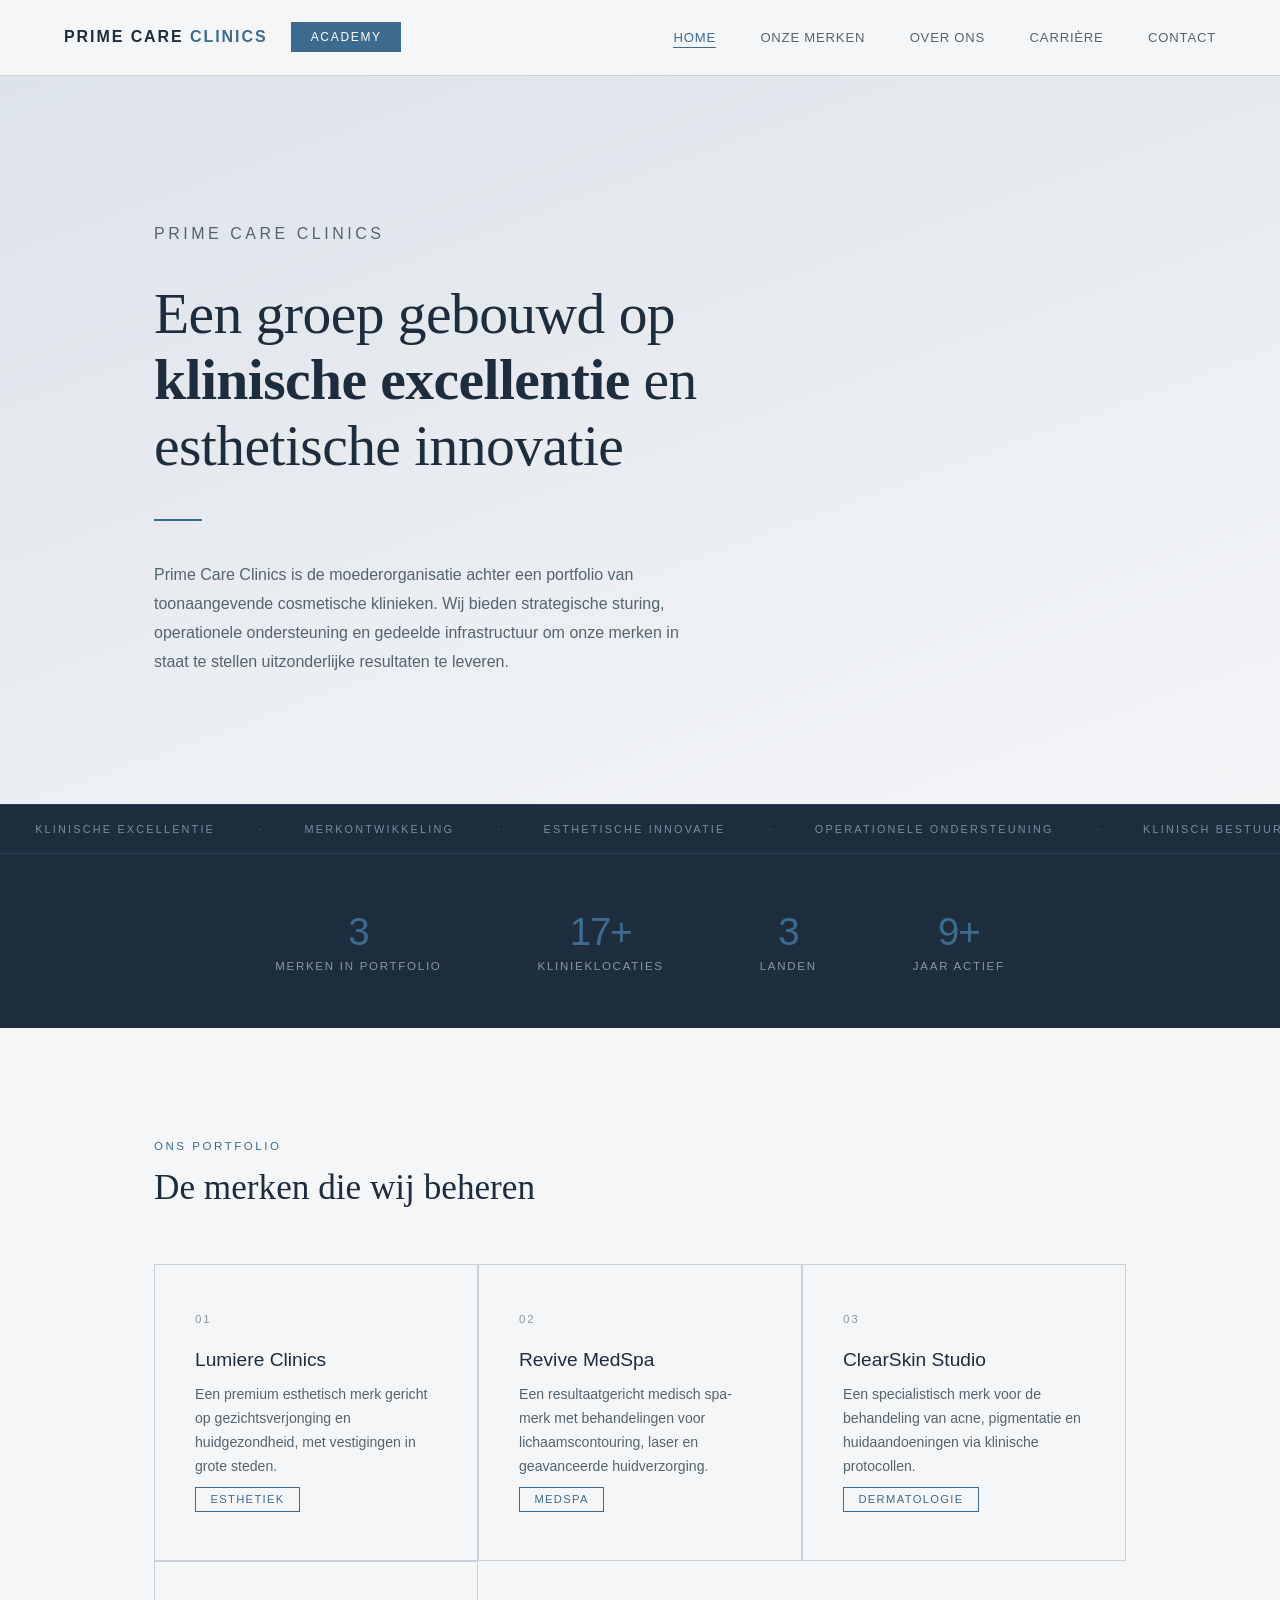
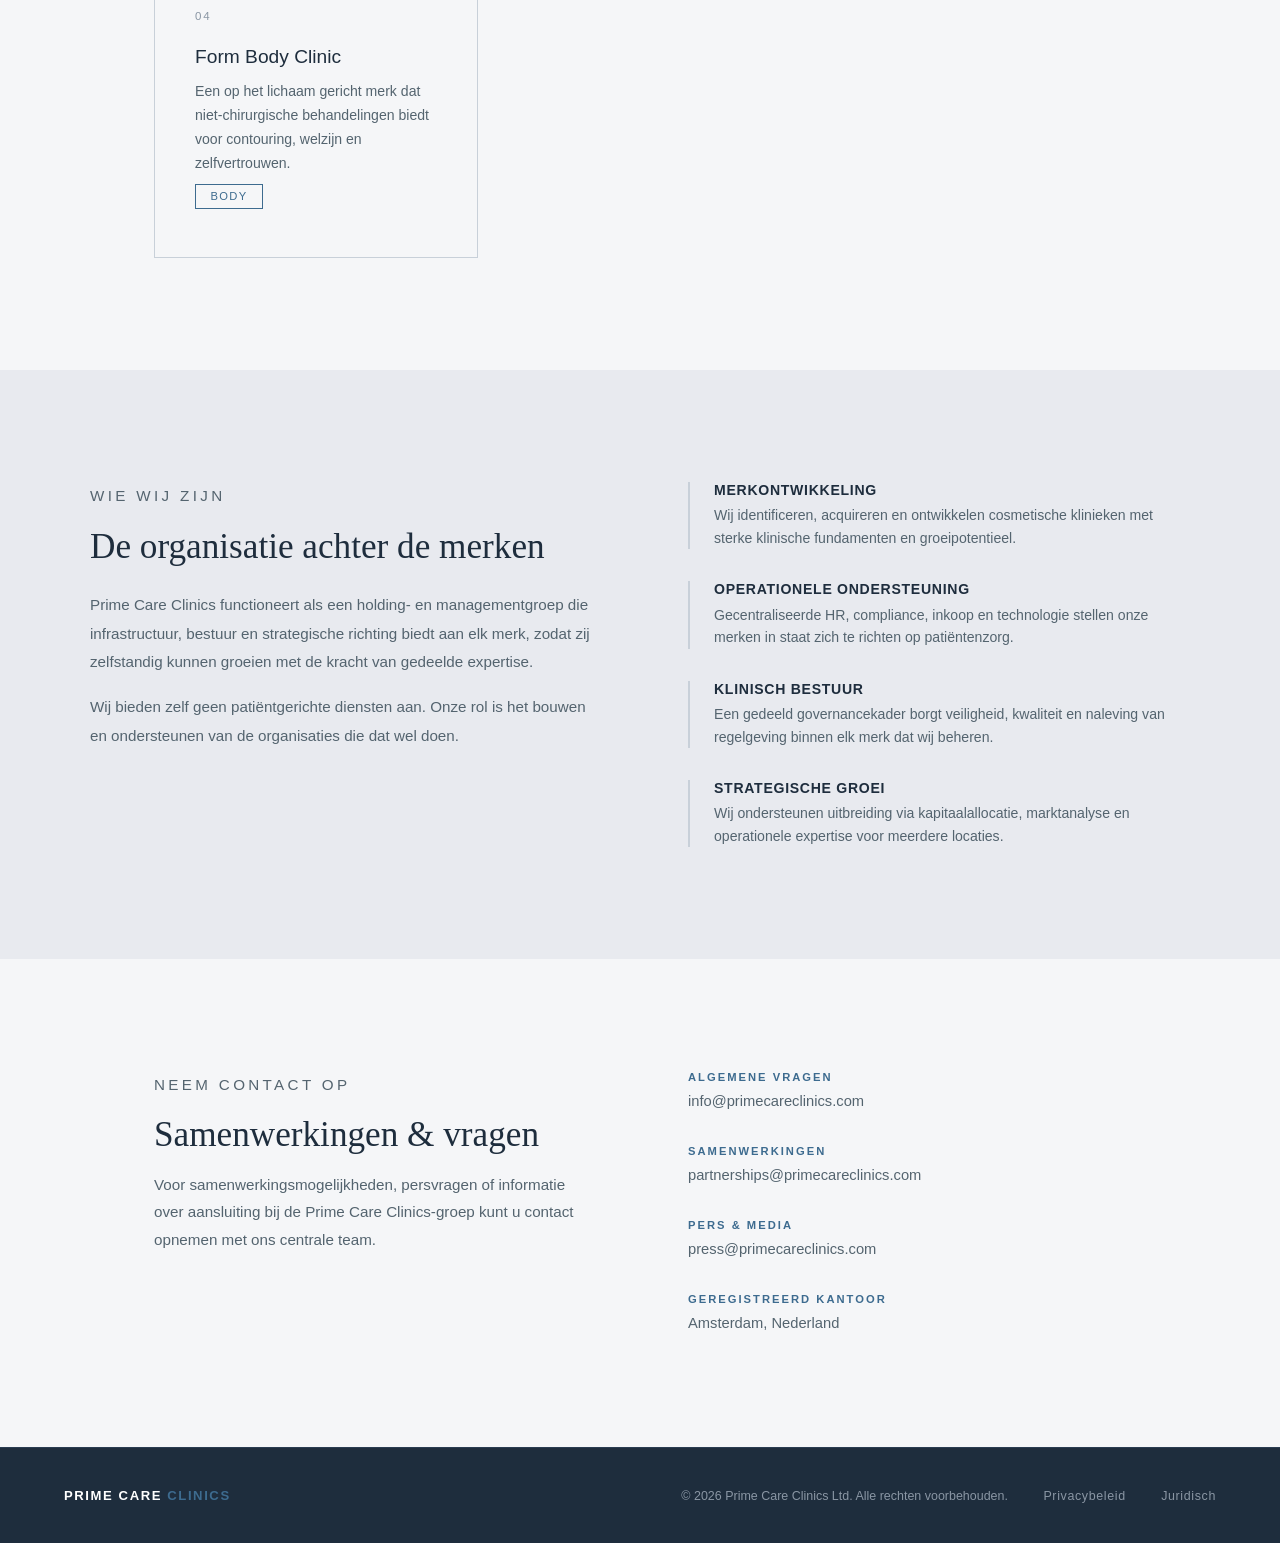
==== commit 862feda0: "fix: move Academy button next to logo, nav links stay far right Blue filled button grouped with logo" ====
--- a/index.html
+++ b/index.html
@@ -180,16 +180,16 @@
 <body>
 
   <nav>
-    <a href="index.html" class="logo">Prime Care <span>Clinics</span></a>
-    <div class="nav-right">
-      <div class="nav-links">
-        <a href="index.html" class="active">Home</a>
-        <a href="merken.html">Onze merken</a>
-        <a href="over-ons.html">Over ons</a>
-        <a href="carriere.html">Carrière</a>
-        <a href="contact.html">Contact</a>
-      </div>
+    <div class="nav-left">
+      <a href="index.html" class="logo">Prime Care <span>Clinics</span></a>
       <a href="#" class="nav-academy" target="_blank" rel="noopener">Academy</a>
+    </div>
+    <div class="nav-links">
+      <a href="index.html" class="active">Home</a>
+      <a href="merken.html">Onze merken</a>
+      <a href="over-ons.html">Over ons</a>
+      <a href="carriere.html">Carrière</a>
+      <a href="contact.html">Contact</a>
     </div>
   </nav>
 
--- a/prime.css
+++ b/prime.css
@@ -90,10 +90,10 @@
   color: var(--clr-gold);
 }
 
-.nav-right {
+.nav-left {
   display: flex;
   align-items: center;
-  gap: 2rem;
+  gap: 1.5rem;
 }
 
 .nav-links a {
@@ -136,17 +136,15 @@
   font-size: 0.75rem;
   letter-spacing: 0.14em;
   text-transform: uppercase;
-  color: var(--clr-gold);
-  border: 1px solid var(--clr-gold);
+  color: #fff;
+  background-color: var(--clr-gold);
   padding: 0.5rem 1.2rem;
   text-decoration: none;
-  transition: background-color var(--dur-base) var(--ease-out),
-              color var(--dur-base) var(--ease-out);
+  transition: background-color var(--dur-base) var(--ease-out);
 }
 
 .nav-academy:hover {
-  background-color: var(--clr-gold);
-  color: #fff;
+  background-color: var(--clr-dark);
 }
 
 /* ------------------------------------------------------------
@@ -609,8 +607,7 @@
     padding: 1.2rem 1.5rem;
   }
 
-  .nav-links,
-  .nav-right {
+  .nav-links {
     display: none;
   }
 
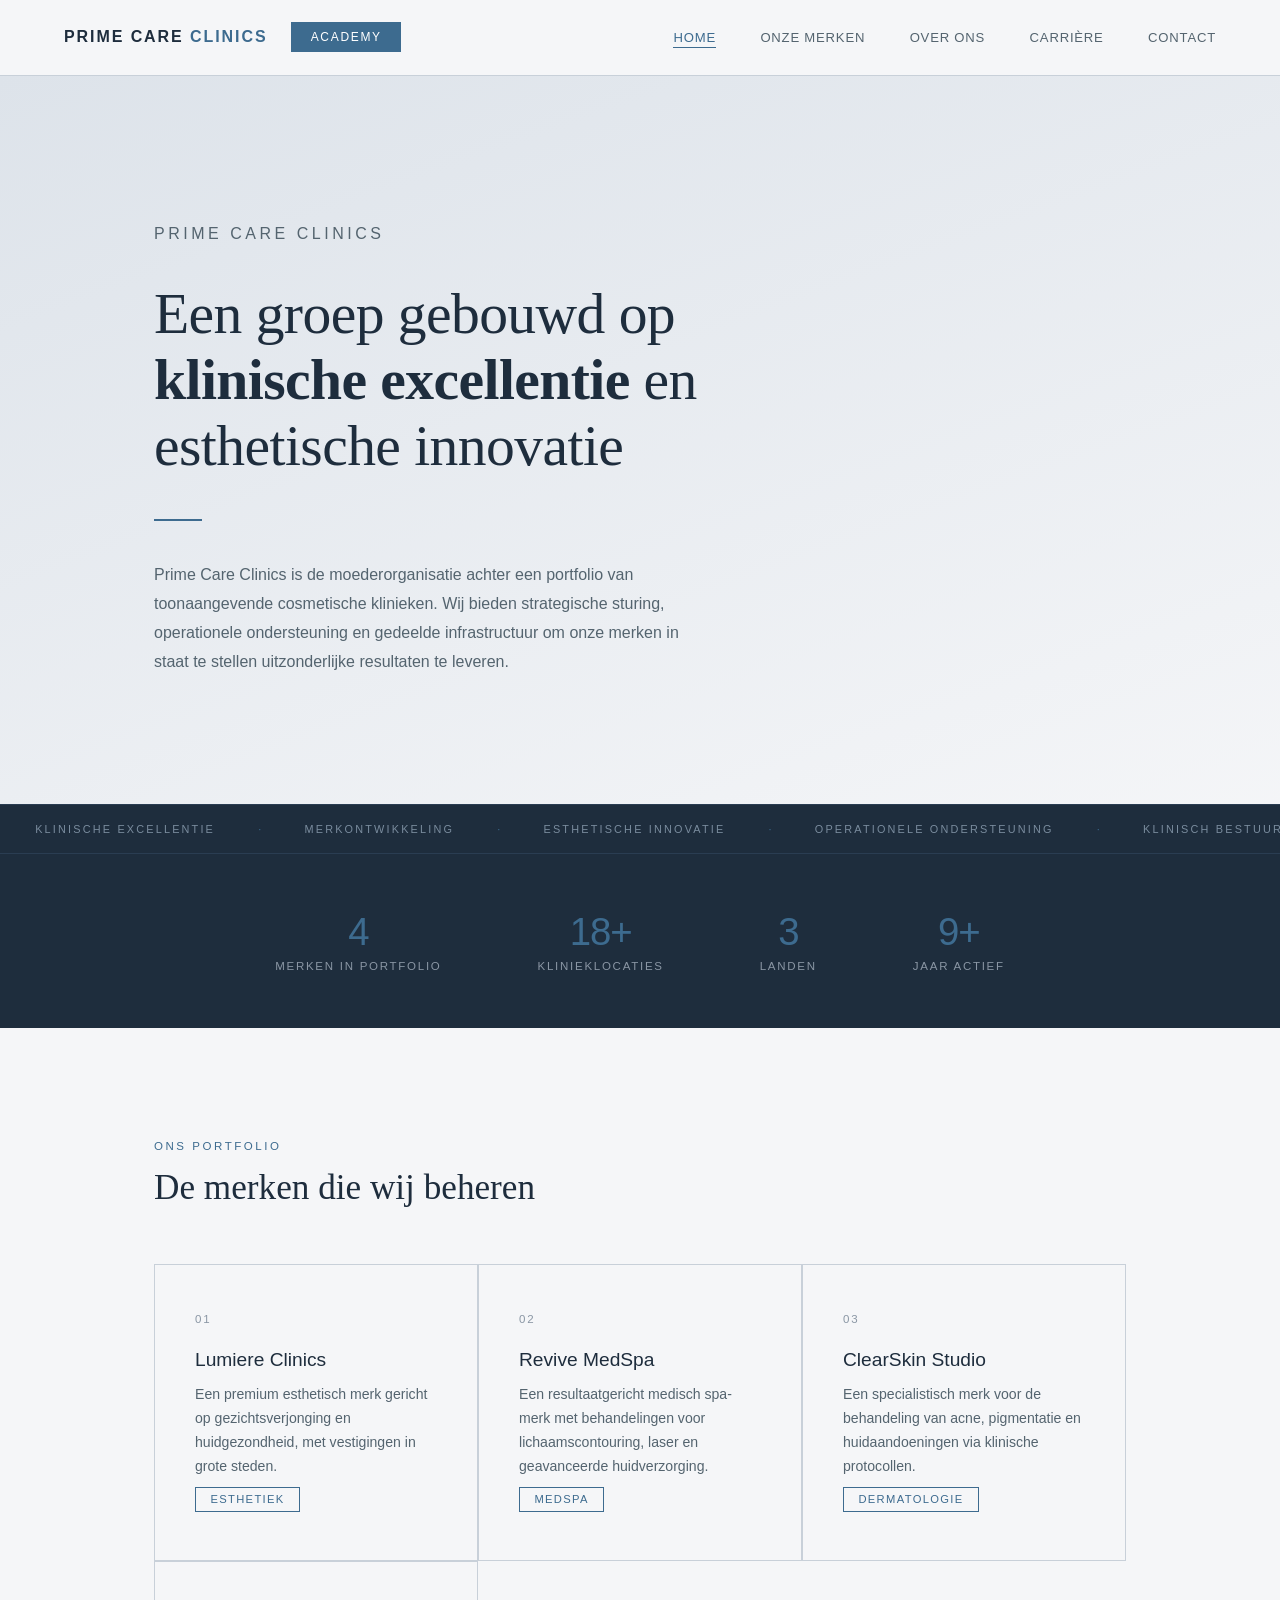
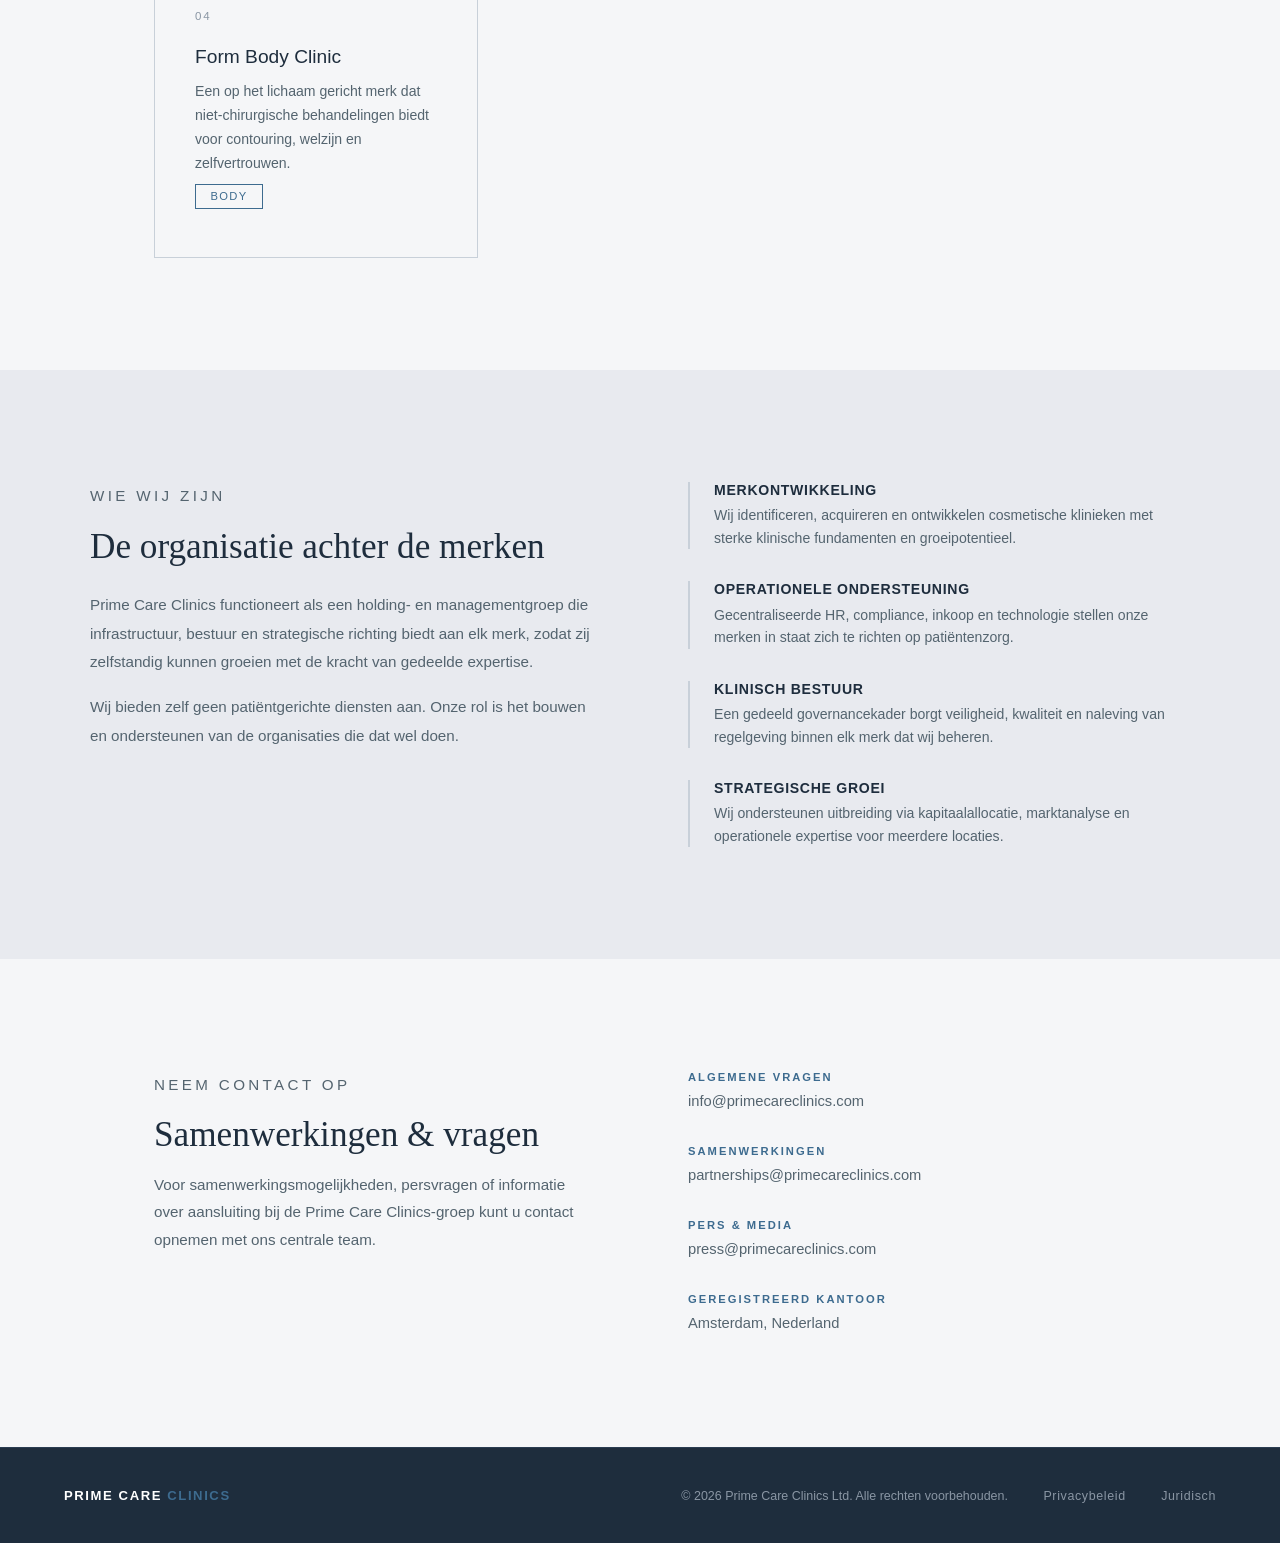
==== commit eaf2700b: "fix: bust CDN cache for prime.css to force updated Academy button styles Co-Authored-By: Claude Sonn" ====
--- a/index.html
+++ b/index.html
@@ -4,7 +4,7 @@
   <meta charset="UTF-8" />
   <meta name="viewport" content="width=device-width, initial-scale=1.0" />
   <title>Prime Care Clinics</title>
-  <link rel="stylesheet" href="prime.css" />
+  <link rel="stylesheet" href="prime.css?v=2" />
   <style>
     /* Page-specific: hero */
     .hero {
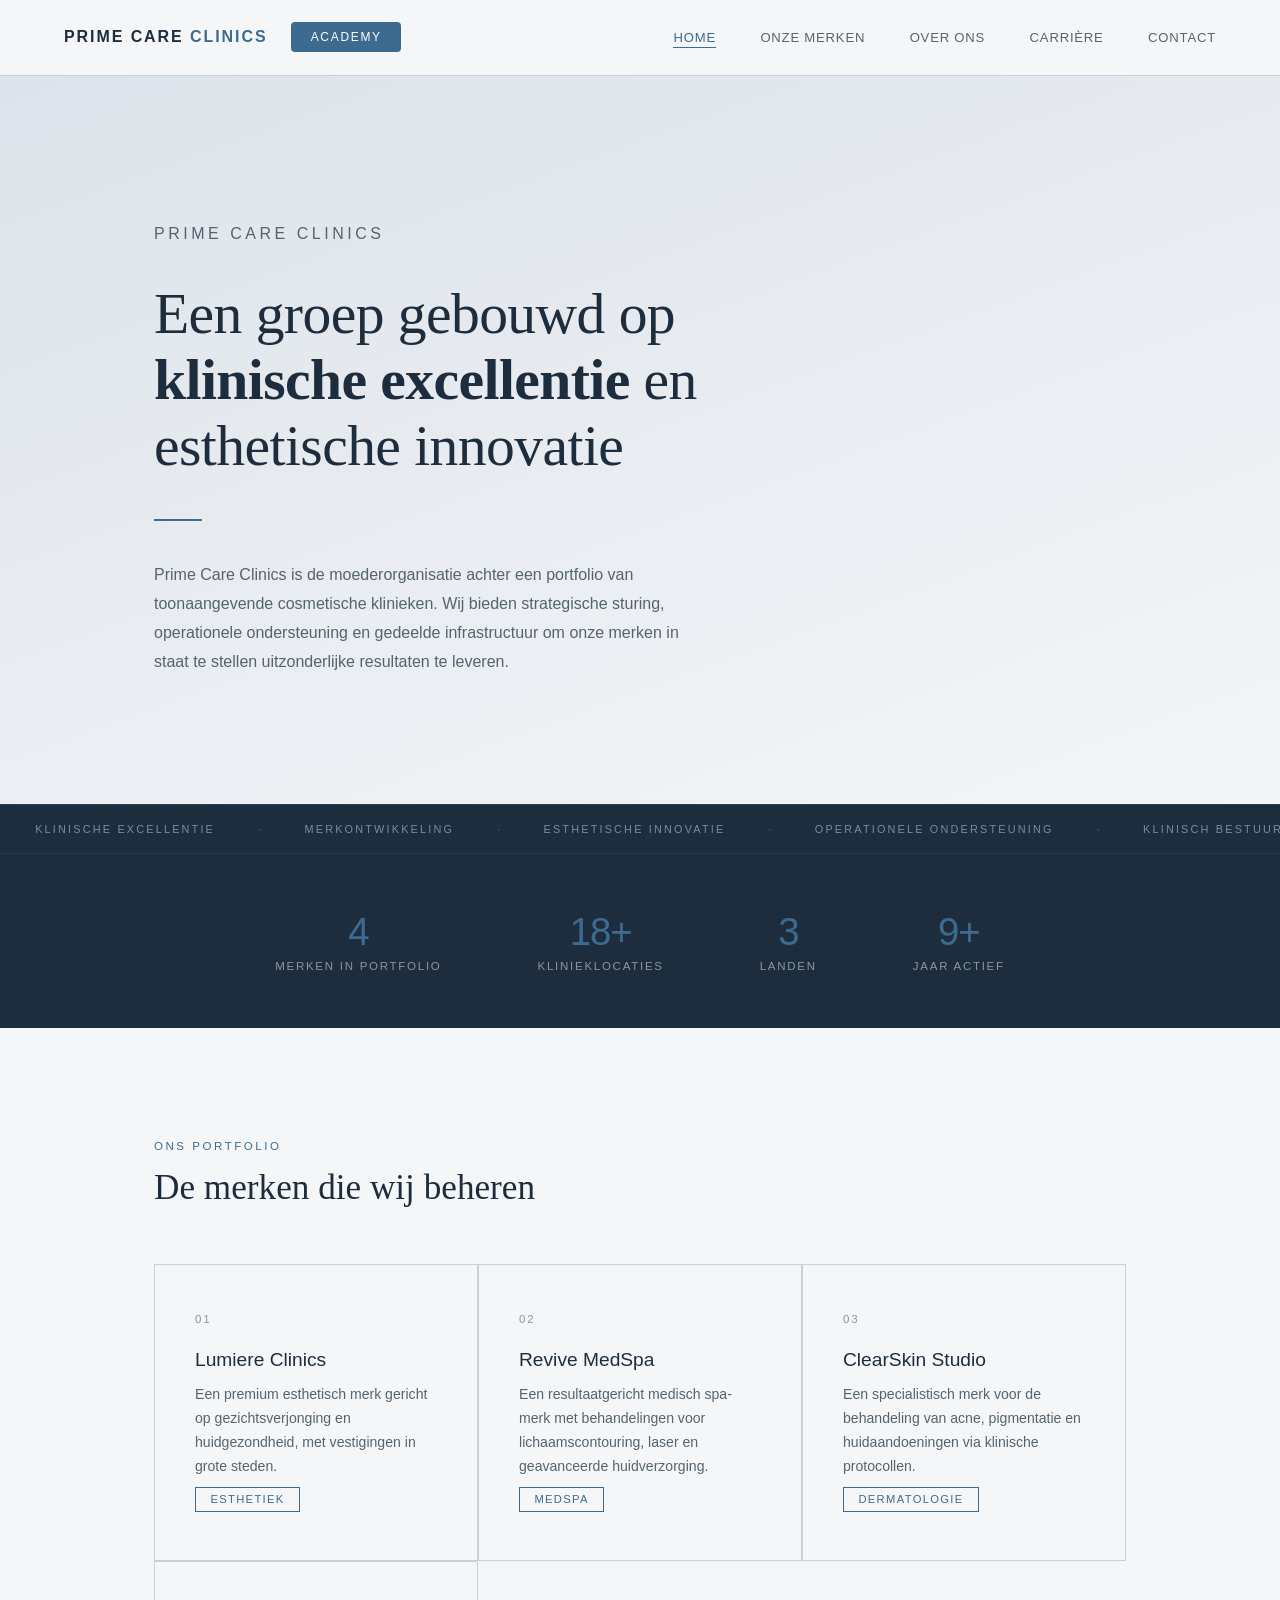
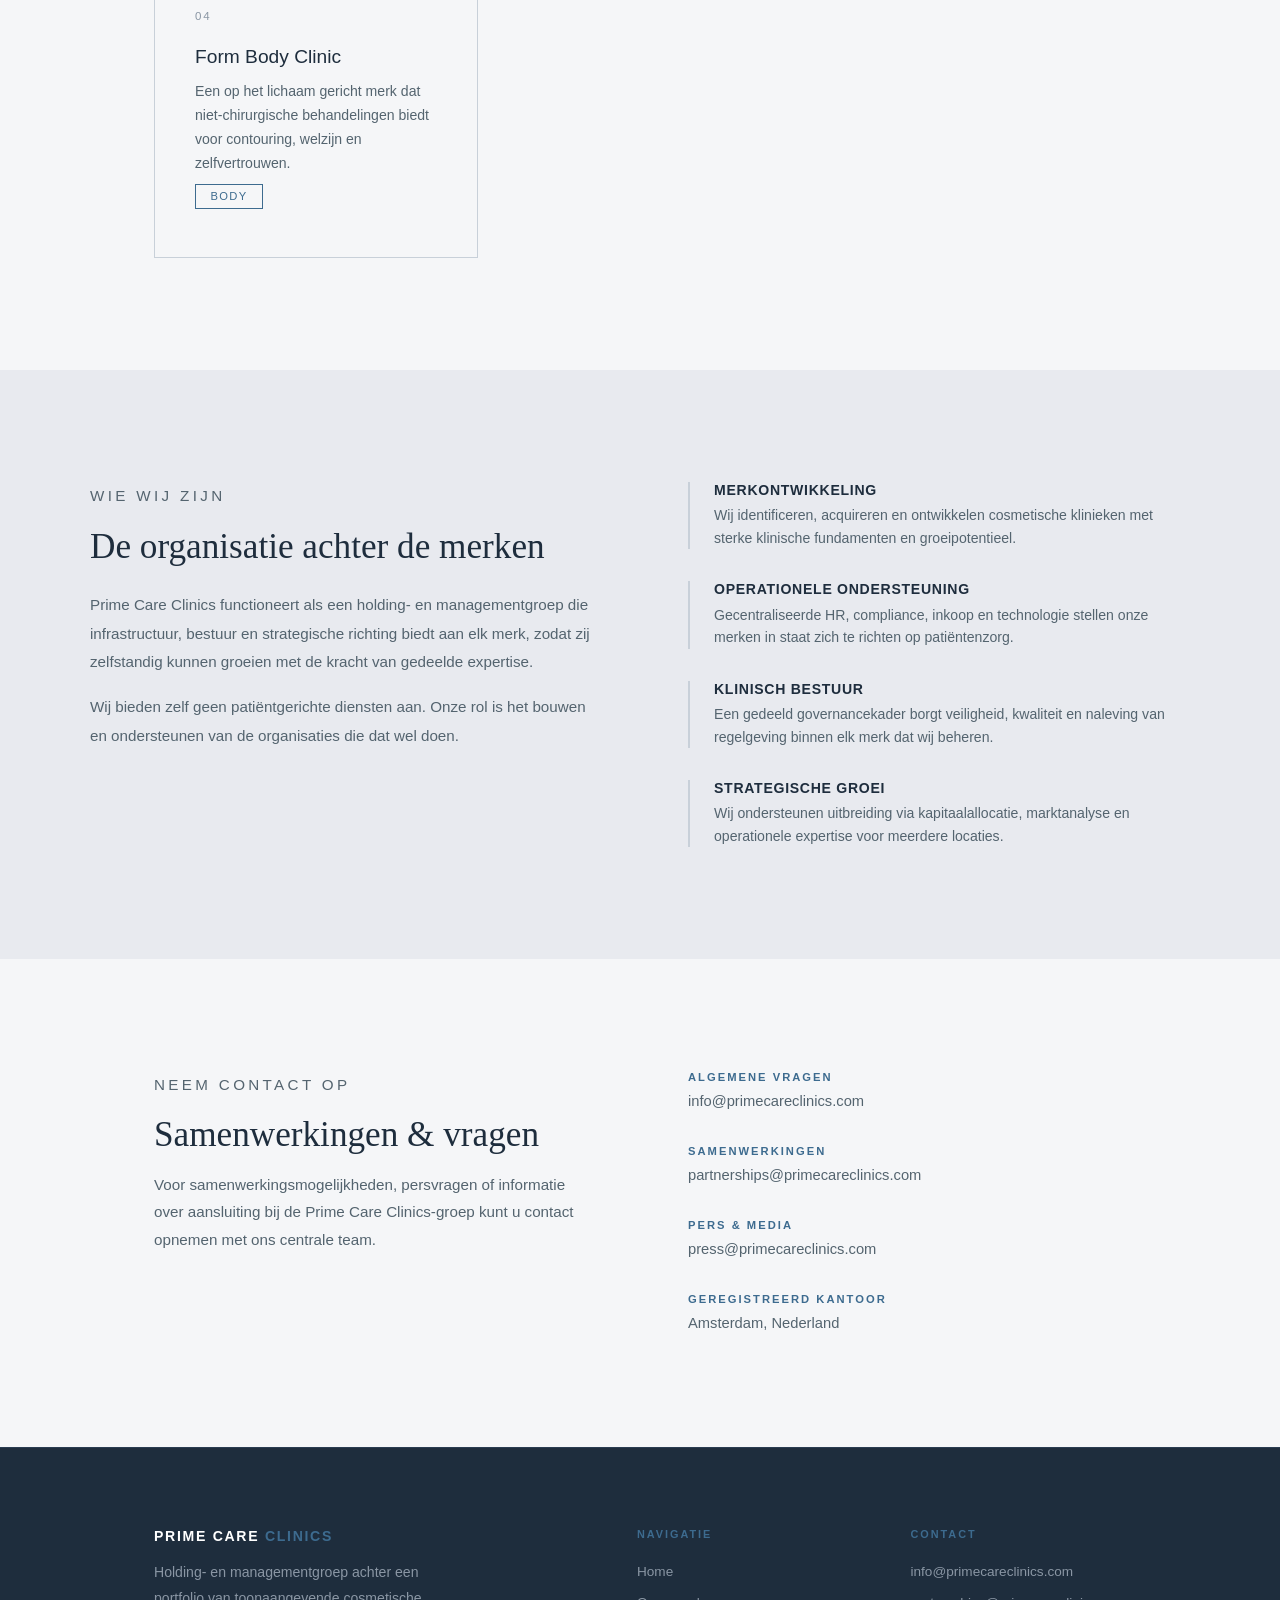
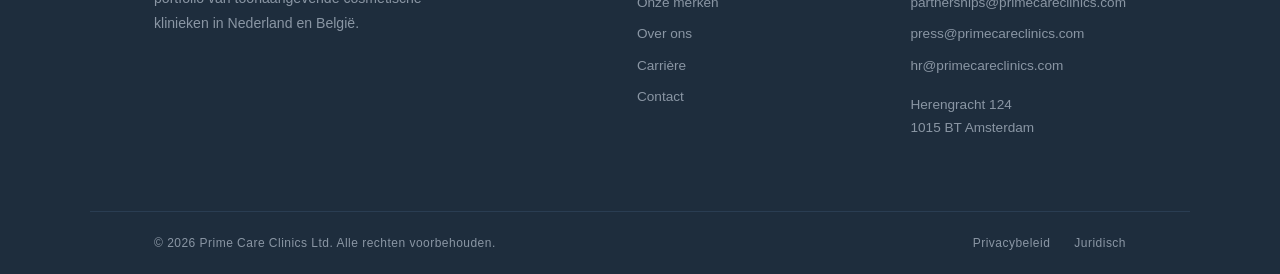
==== commit fffd00ff: "feat: expand footer with brand description, navigation and contact columns Three-column layout: bran" ====
--- a/index.html
+++ b/index.html
@@ -331,11 +331,34 @@
   </section>
 
   <footer>
-    <div class="footer-logo">Prime Care <span>Clinics</span></div>
-    <div class="footer-links">
+    <div class="footer-main">
+      <div class="footer-brand">
+        <div class="footer-logo">Prime Care <span>Clinics</span></div>
+        <p>Holding- en managementgroep achter een portfolio van toonaangevende cosmetische klinieken in Nederland en België.</p>
+      </div>
+      <div class="footer-col">
+        <h4>Navigatie</h4>
+        <a href="index.html">Home</a>
+        <a href="merken.html">Onze merken</a>
+        <a href="over-ons.html">Over ons</a>
+        <a href="carriere.html">Carrière</a>
+        <a href="contact.html">Contact</a>
+      </div>
+      <div class="footer-col">
+        <h4>Contact</h4>
+        <a href="mailto:info@primecareclinics.com">info@primecareclinics.com</a>
+        <a href="mailto:partnerships@primecareclinics.com">partnerships@primecareclinics.com</a>
+        <a href="mailto:press@primecareclinics.com">press@primecareclinics.com</a>
+        <a href="mailto:hr@primecareclinics.com">hr@primecareclinics.com</a>
+        <p style="margin-top:1rem;">Herengracht 124<br />1015 BT Amsterdam</p>
+      </div>
+    </div>
+    <div class="footer-bottom">
       <span>&copy; 2026 Prime Care Clinics Ltd. Alle rechten voorbehouden.</span>
-      <a href="#">Privacybeleid</a>
-      <a href="#">Juridisch</a>
+      <div class="footer-bottom-links">
+        <a href="#">Privacybeleid</a>
+        <a href="#">Juridisch</a>
+      </div>
     </div>
   </footer>
 
--- a/prime.css
+++ b/prime.css
@@ -139,12 +139,17 @@
   color: #fff;
   background-color: var(--clr-gold);
   padding: 0.5rem 1.2rem;
+  border-radius: 4px;
   text-decoration: none;
-  transition: background-color var(--dur-base) var(--ease-out);
+  transition: background-color var(--dur-base) var(--ease-out),
+              transform var(--dur-fast) var(--ease-out),
+              box-shadow var(--dur-base) var(--ease-out);
 }
 
 .nav-academy:hover {
   background-color: var(--clr-dark);
+  transform: translateY(-1px);
+  box-shadow: 0 4px 12px rgba(30, 45, 61, 0.18);
 }
 
 /* ------------------------------------------------------------
@@ -183,6 +188,12 @@
 }
 
 /* Page header shared */
+.page-hero {
+  background: linear-gradient(160deg, #dde3ea 0%, #f5f6f8 52%);
+  background-size: 200% 200%;
+  animation: hero-gradient-shift 12s ease-in-out infinite;
+}
+
 .page-header {
   padding: 7rem clamp(1.5rem, 5vw, 5rem) 5rem;
   max-width: 1100px;
@@ -487,41 +498,93 @@
 footer {
   background-color: var(--clr-dark);
   border-top: 1px solid #2a3d52;
-  padding: 2.5rem clamp(1.5rem, 5vw, 5rem);
+}
+
+.footer-main {
+  display: grid;
+  grid-template-columns: 2fr 1fr 1fr;
+  gap: 4rem;
+  padding: 5rem clamp(1.5rem, 5vw, 5rem) 4rem;
+  max-width: 1100px;
+  margin: 0 auto;
+}
+
+.footer-brand p {
+  font-size: 0.88rem;
+  color: var(--clr-faint);
+  line-height: 1.8;
+  margin-top: 1rem;
+  max-width: 300px;
+}
+
+.footer-logo {
+  font-size: 0.88rem;
+  font-weight: 600;
+  letter-spacing: 0.12em;
+  text-transform: uppercase;
+  color: #fff;
+}
+
+.footer-logo span {
+  color: var(--clr-gold);
+}
+
+.footer-col h4 {
+  font-size: 0.68rem;
+  letter-spacing: 0.18em;
+  text-transform: uppercase;
+  color: var(--clr-gold);
+  margin-bottom: 1.25rem;
+}
+
+.footer-col a,
+.footer-col p {
+  display: block;
+  font-size: 0.85rem;
+  color: var(--clr-faint);
+  text-decoration: none;
+  line-height: 1.7;
+  margin-bottom: 0.5rem;
+  transition: color var(--dur-fast) var(--ease-out);
+}
+
+.footer-col a:hover {
+  color: #fff;
+}
+
+.footer-bottom {
+  border-top: 1px solid #2a3d52;
+  padding: 1.5rem clamp(1.5rem, 5vw, 5rem);
+  max-width: 1100px;
+  margin: 0 auto;
   display: flex;
   justify-content: space-between;
   align-items: center;
   flex-wrap: wrap;
-  gap: 1rem;
-}
-
-.footer-logo {
-  font-size: 0.82rem;
-  font-weight: 600;
-  letter-spacing: 0.12em;
-  text-transform: uppercase;
-  color: #fff;
-}
-
-.footer-logo span {
-  color: var(--clr-gold);
-}
-
-.footer-links {
-  font-size: 0.78rem;
+  gap: 0.75rem;
+}
+
+.footer-bottom span {
+  font-size: 0.75rem;
   color: var(--clr-faint);
-}
-
-.footer-links a {
+  letter-spacing: 0.04em;
+}
+
+.footer-bottom-links {
+  display: flex;
+  gap: 1.5rem;
+}
+
+.footer-bottom-links a {
+  font-size: 0.75rem;
   color: var(--clr-faint);
   text-decoration: none;
-  margin-left: 2rem;
-  letter-spacing: 0.05em;
+  letter-spacing: 0.04em;
   transition: color var(--dur-fast) var(--ease-out);
 }
 
-.footer-links a:hover {
-  color: var(--clr-gold);
+.footer-bottom-links a:hover {
+  color: #fff;
 }
 
 /* ------------------------------------------------------------
@@ -631,13 +694,16 @@
     grid-template-columns: 1fr;
   }
 
-  footer {
+  .footer-main {
+    grid-template-columns: 1fr;
+    gap: 2.5rem;
+    padding: 3rem 1.5rem 2.5rem;
+  }
+
+  .footer-bottom {
     flex-direction: column;
     text-align: center;
-  }
-
-  .footer-links a {
-    margin: 0 0.75rem;
+    gap: 0.5rem;
   }
 
   .vacature-item {
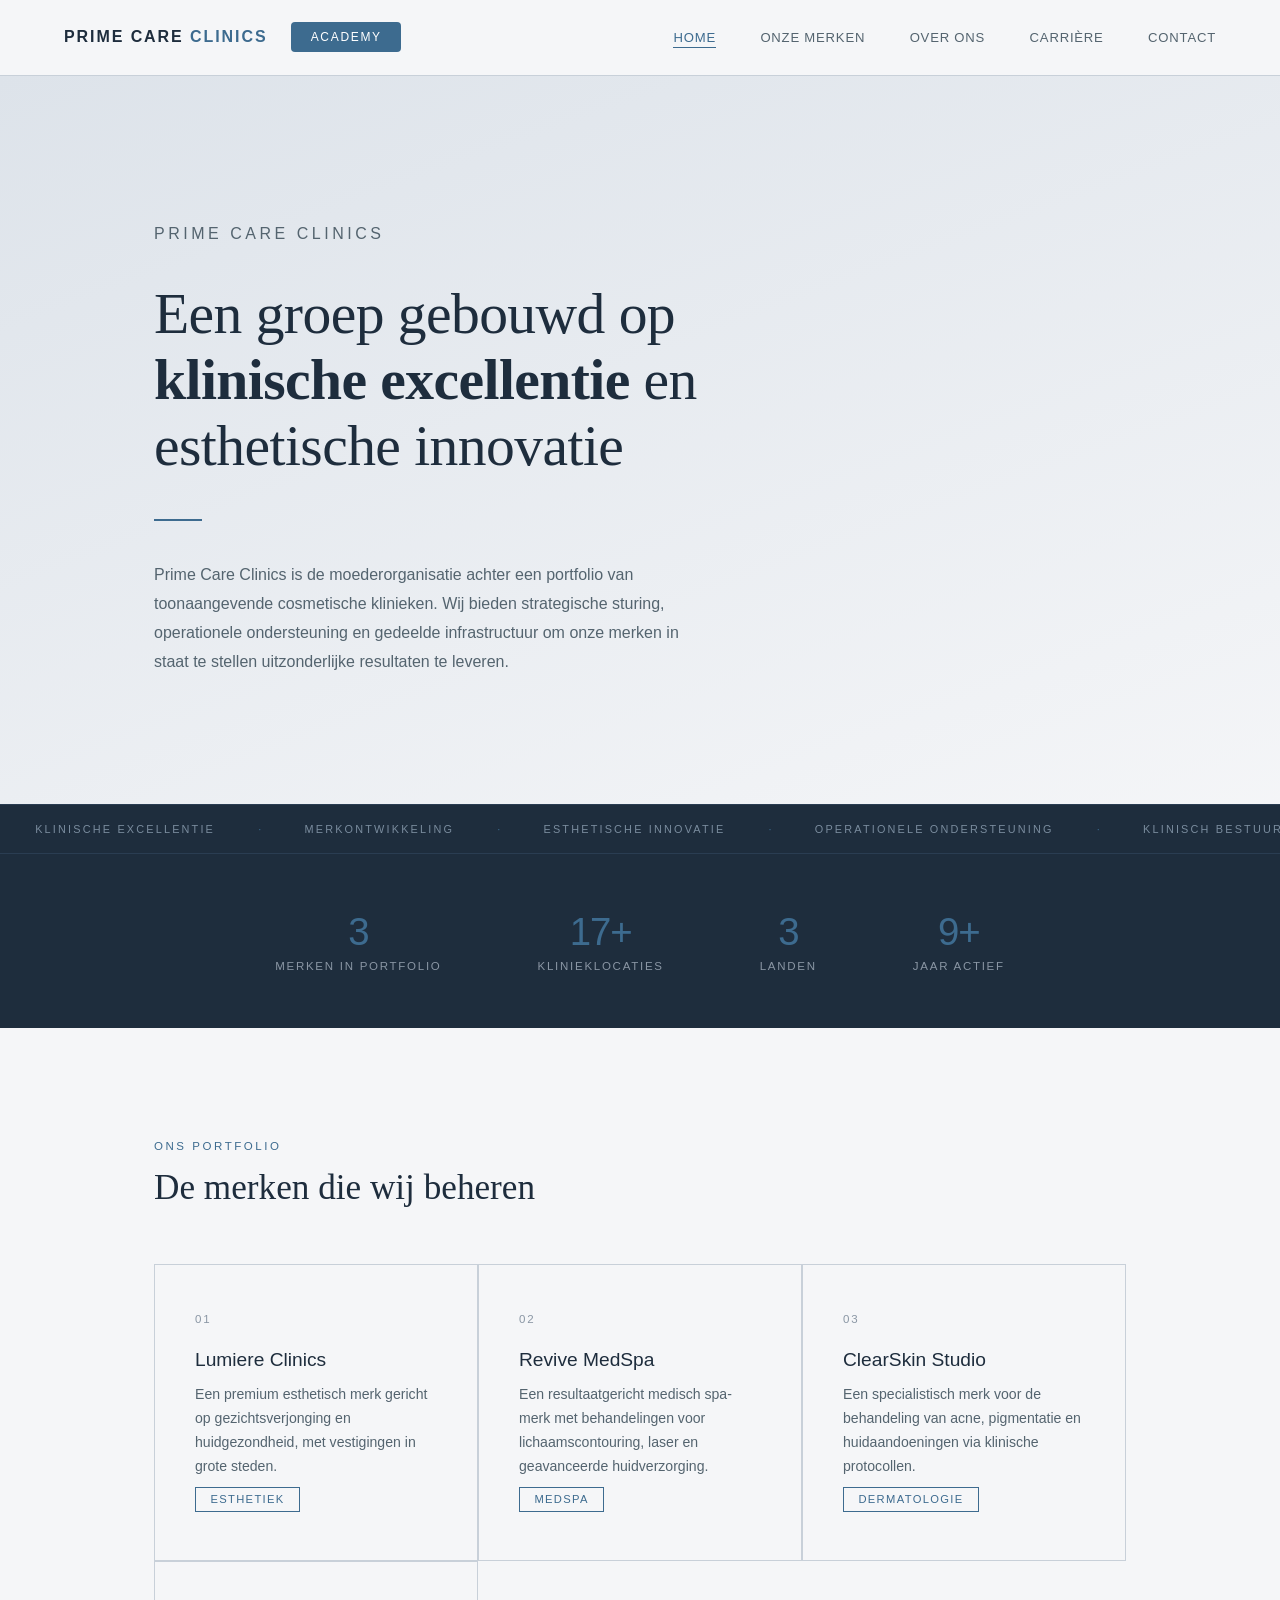
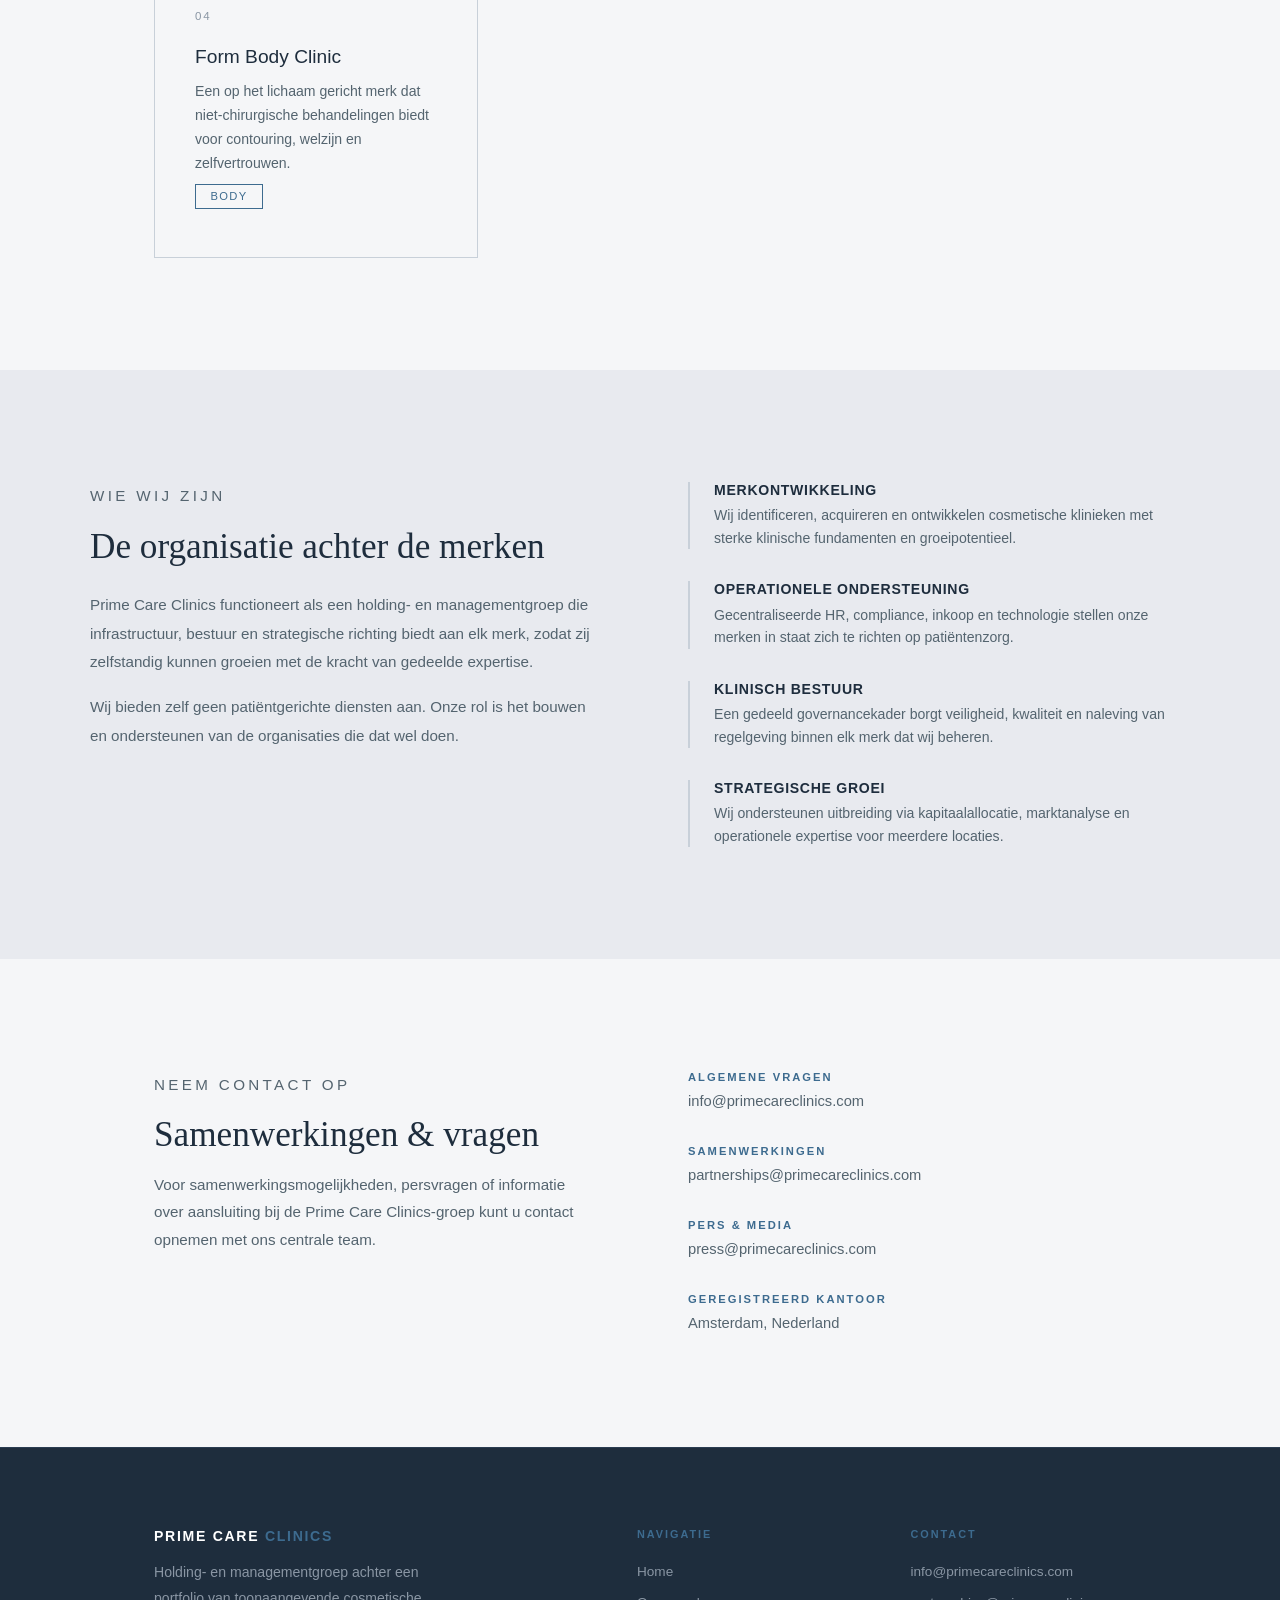
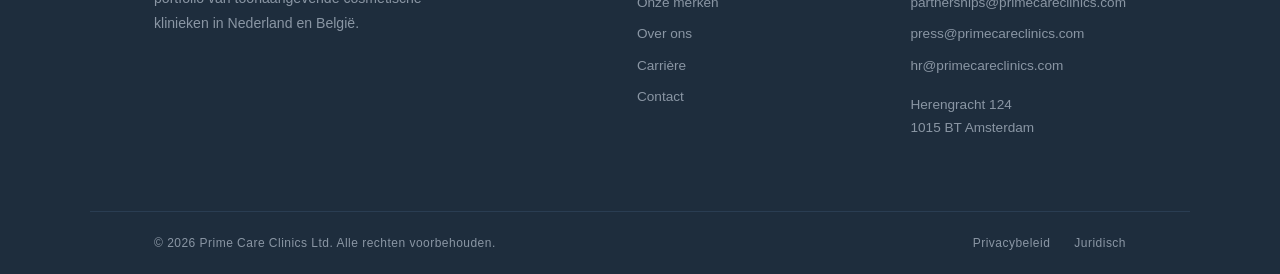
==== commit 5d5731b9: "fix: bump CSS to v3 to bust CDN cache for footer styles Co-Authored-By: Claude Sonnet 4.6 <noreply@a" ====
--- a/index.html
+++ b/index.html
@@ -4,7 +4,7 @@
   <meta charset="UTF-8" />
   <meta name="viewport" content="width=device-width, initial-scale=1.0" />
   <title>Prime Care Clinics</title>
-  <link rel="stylesheet" href="prime.css?v=2" />
+  <link rel="stylesheet" href="prime.css?v=3" />
   <style>
     /* Page-specific: hero */
     .hero {
